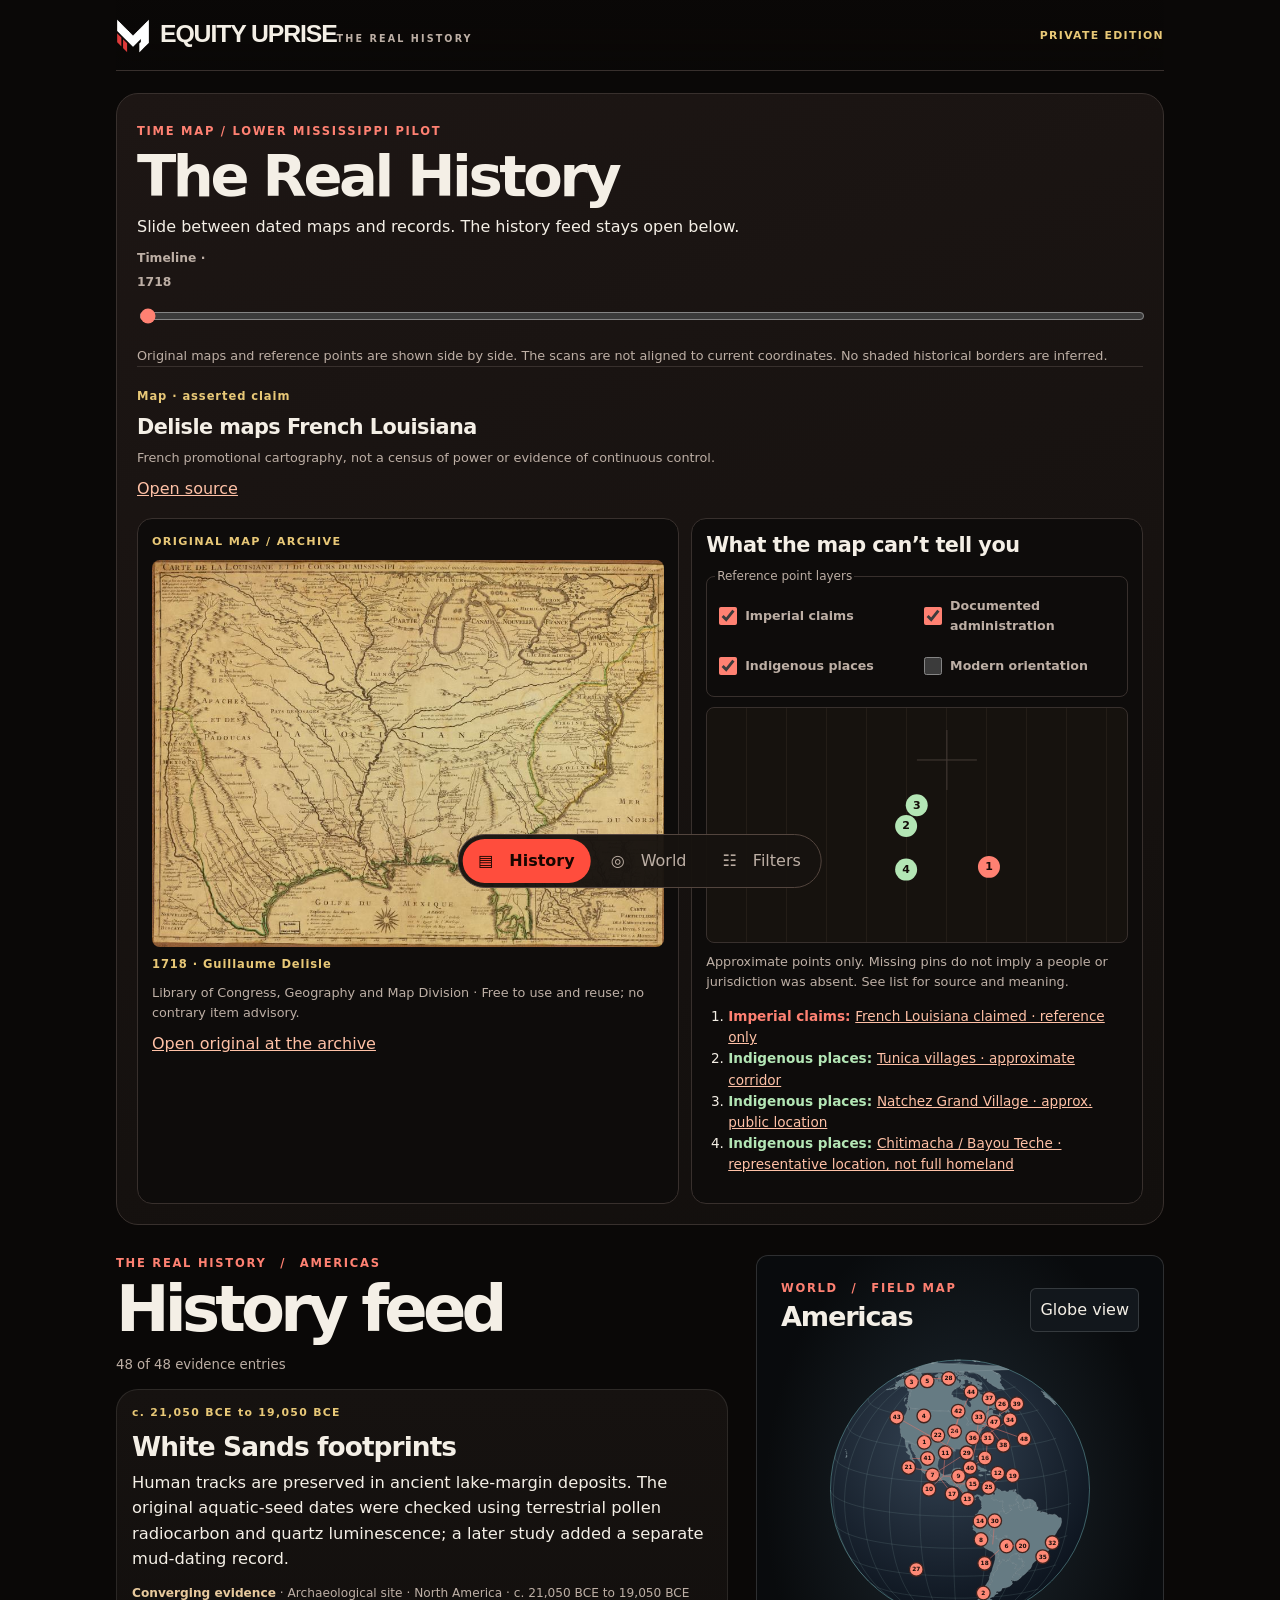
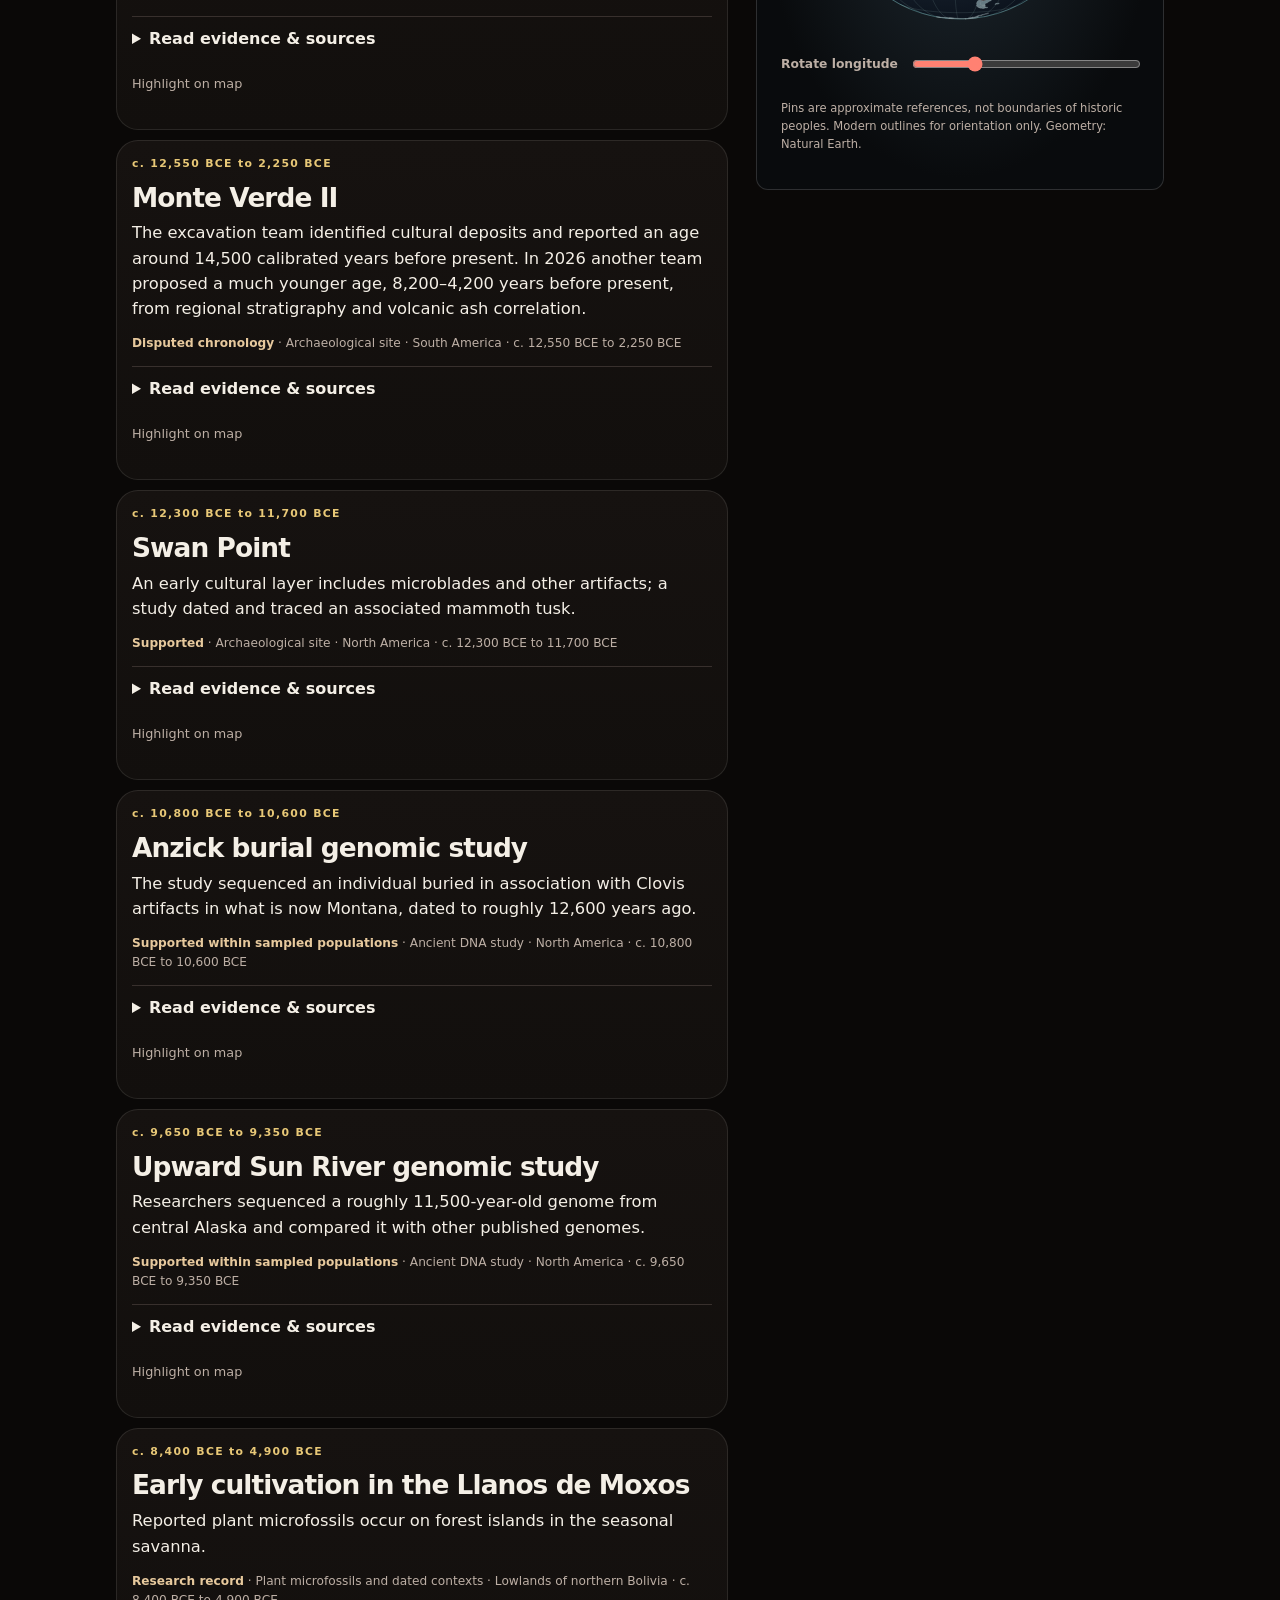
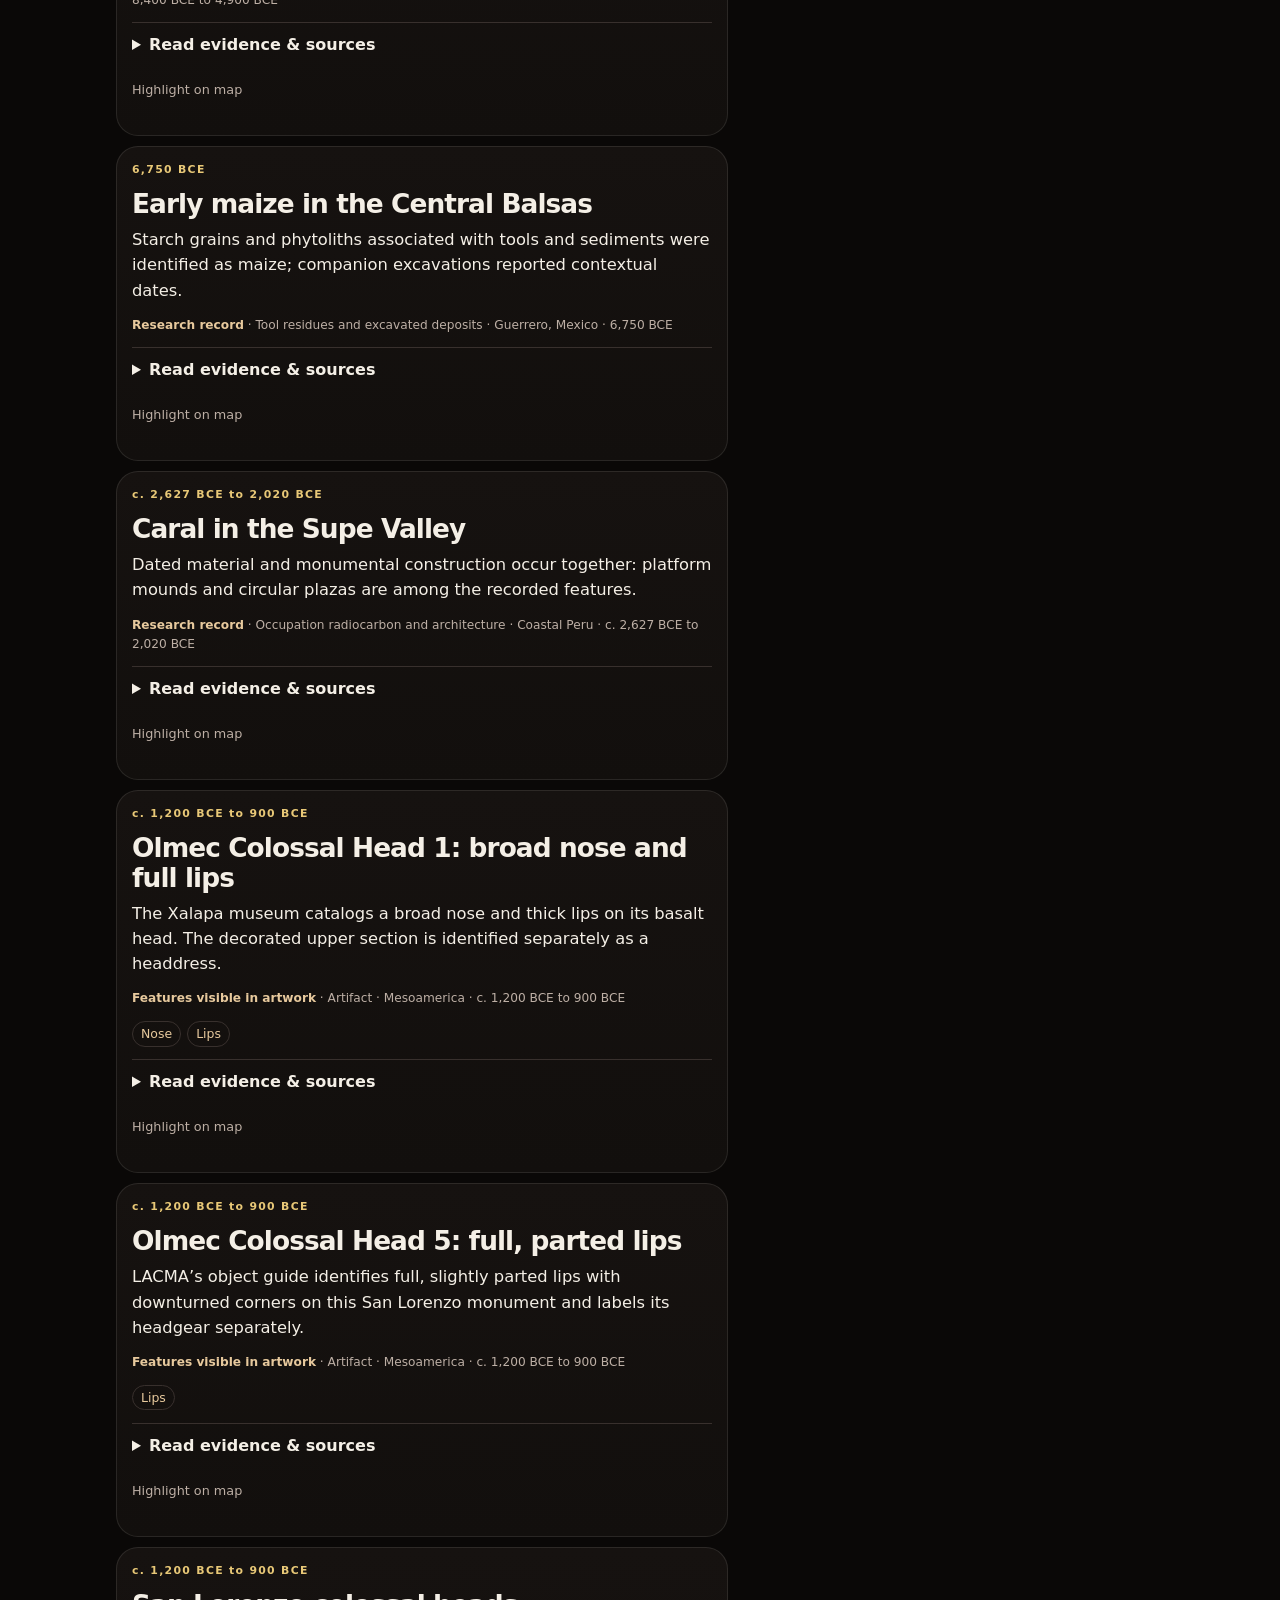
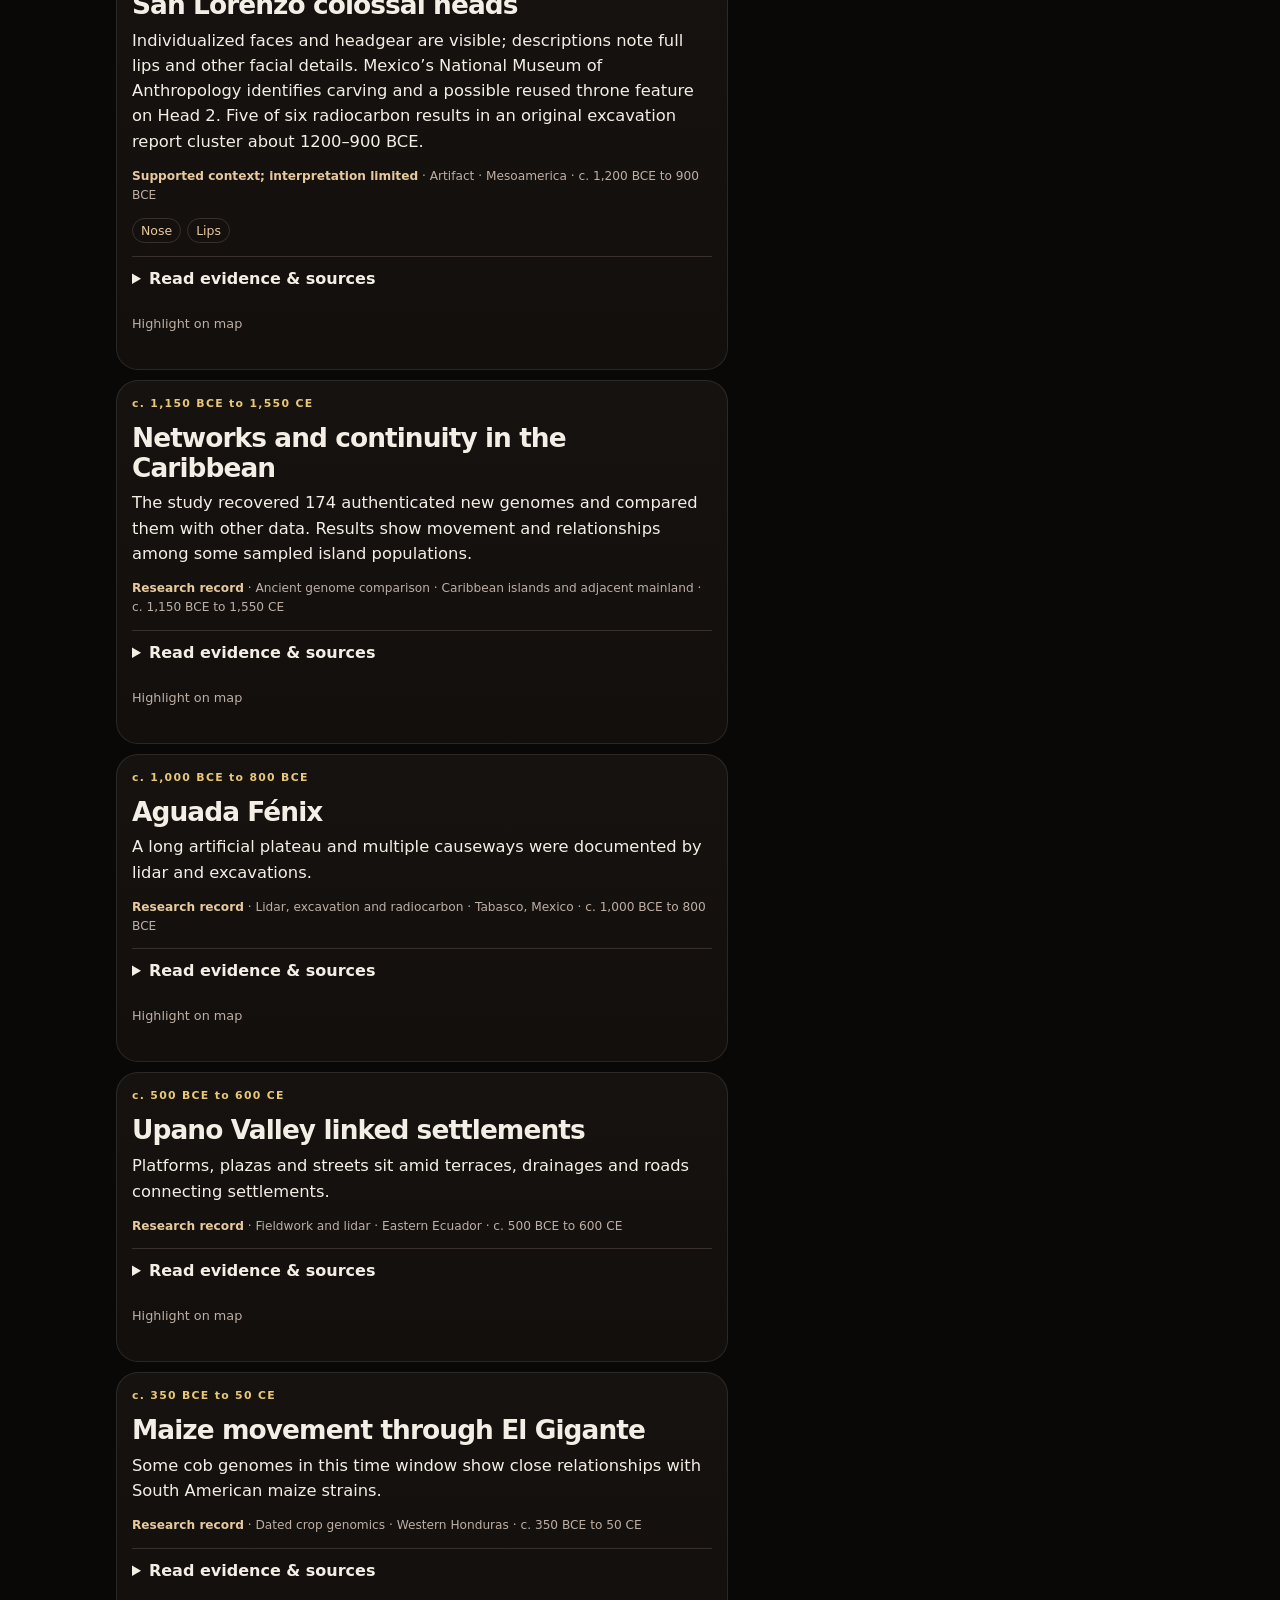
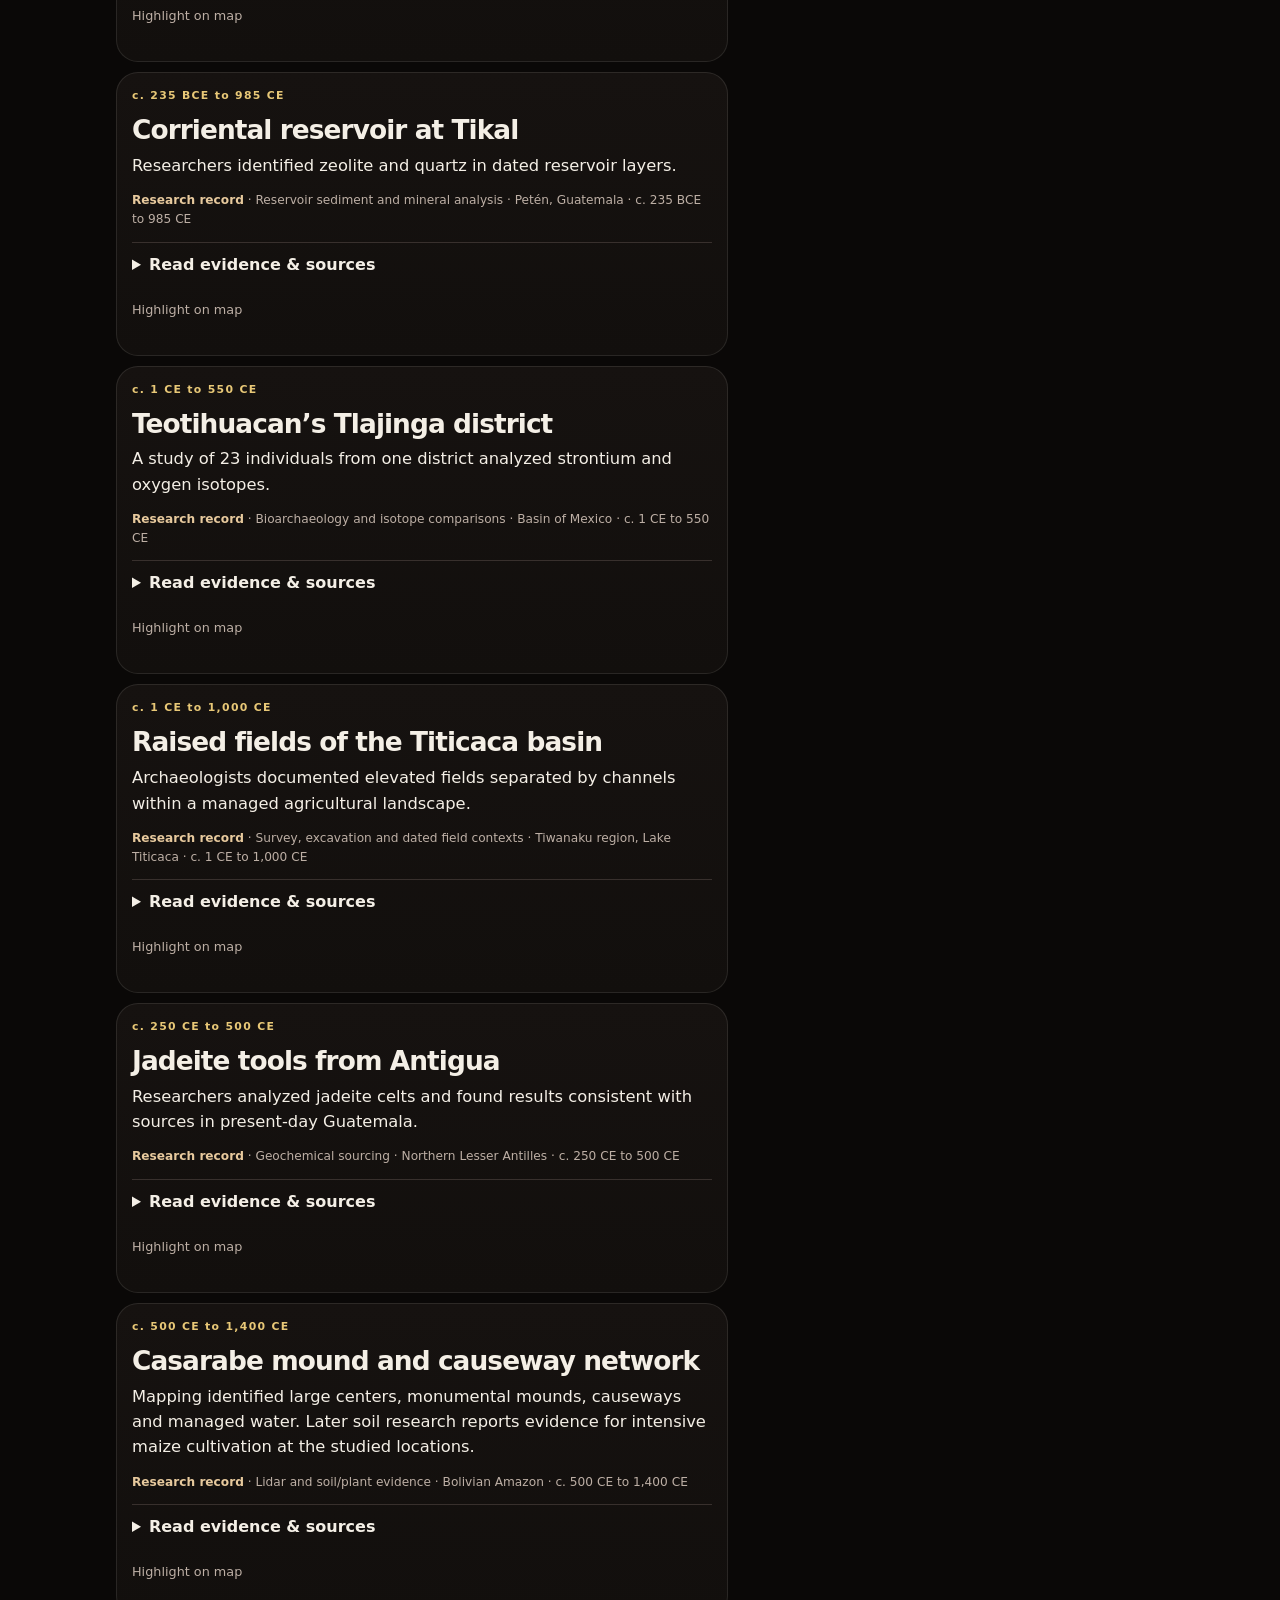
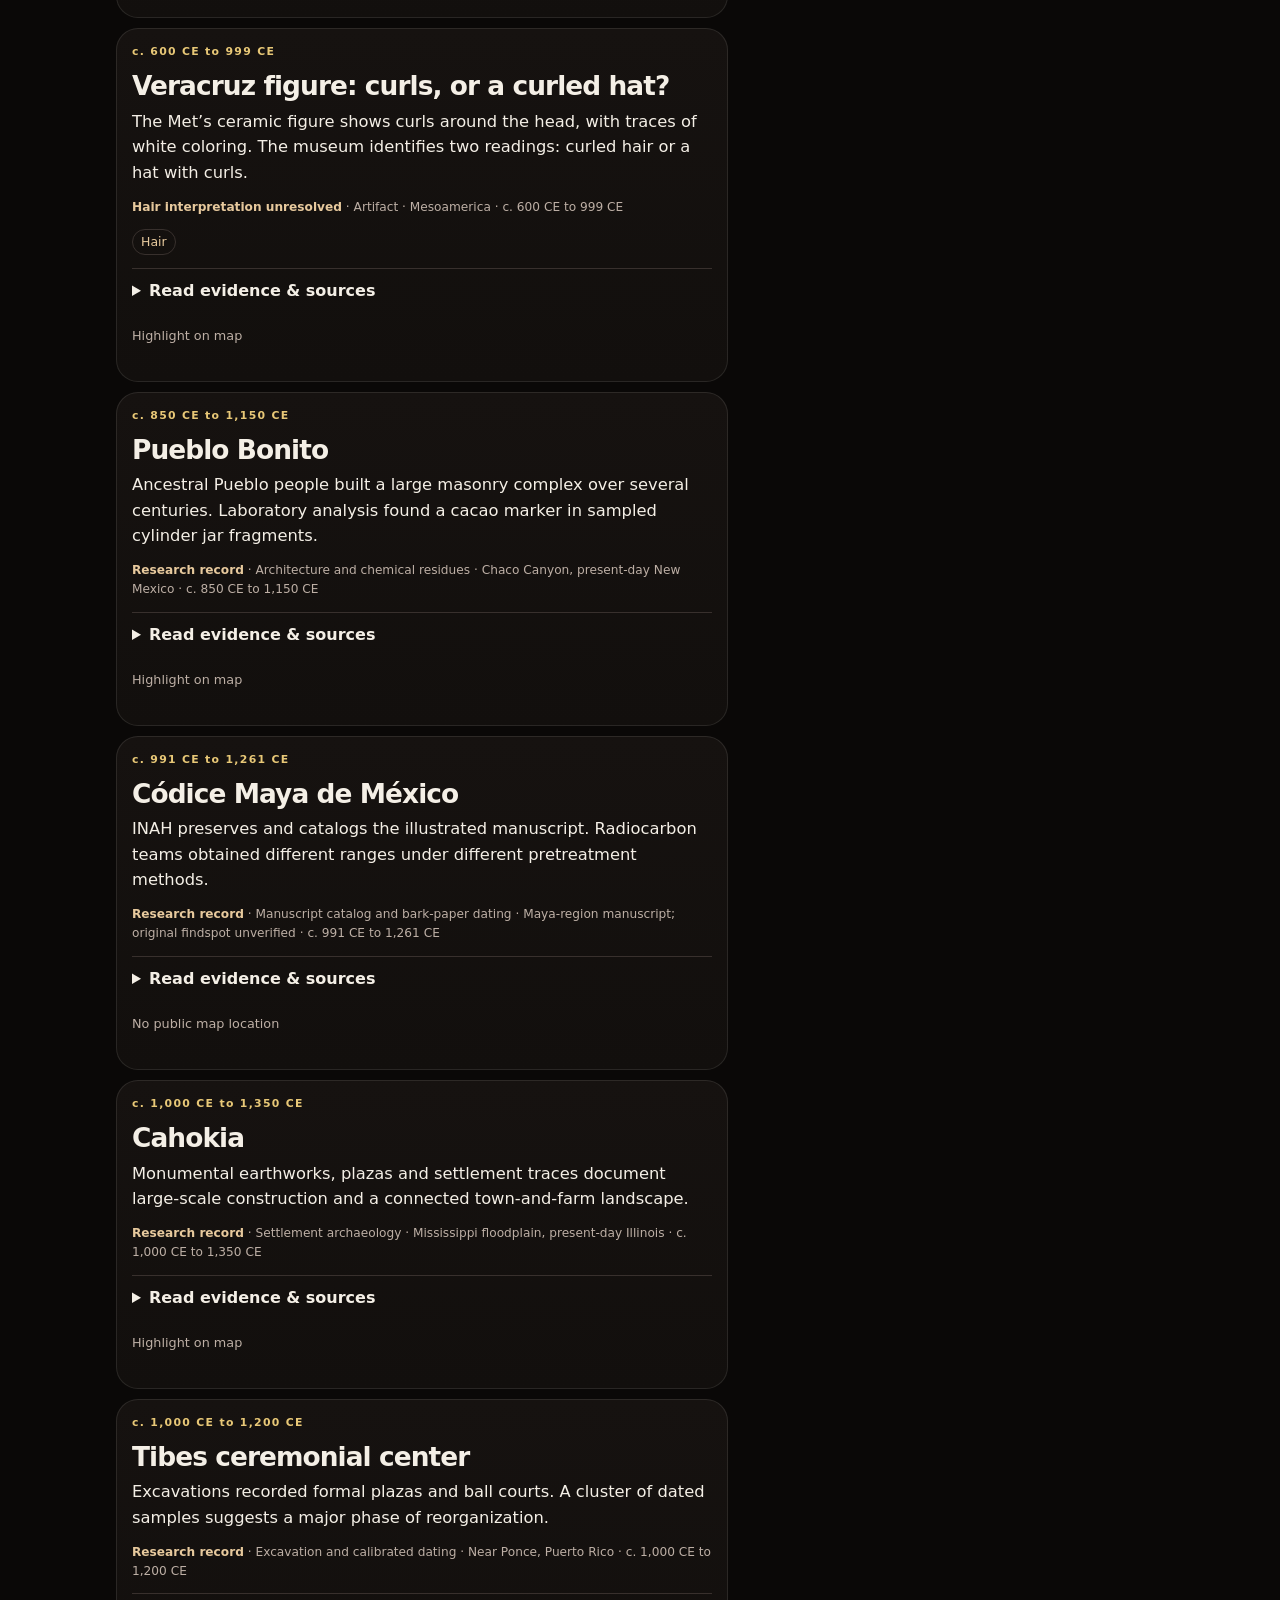
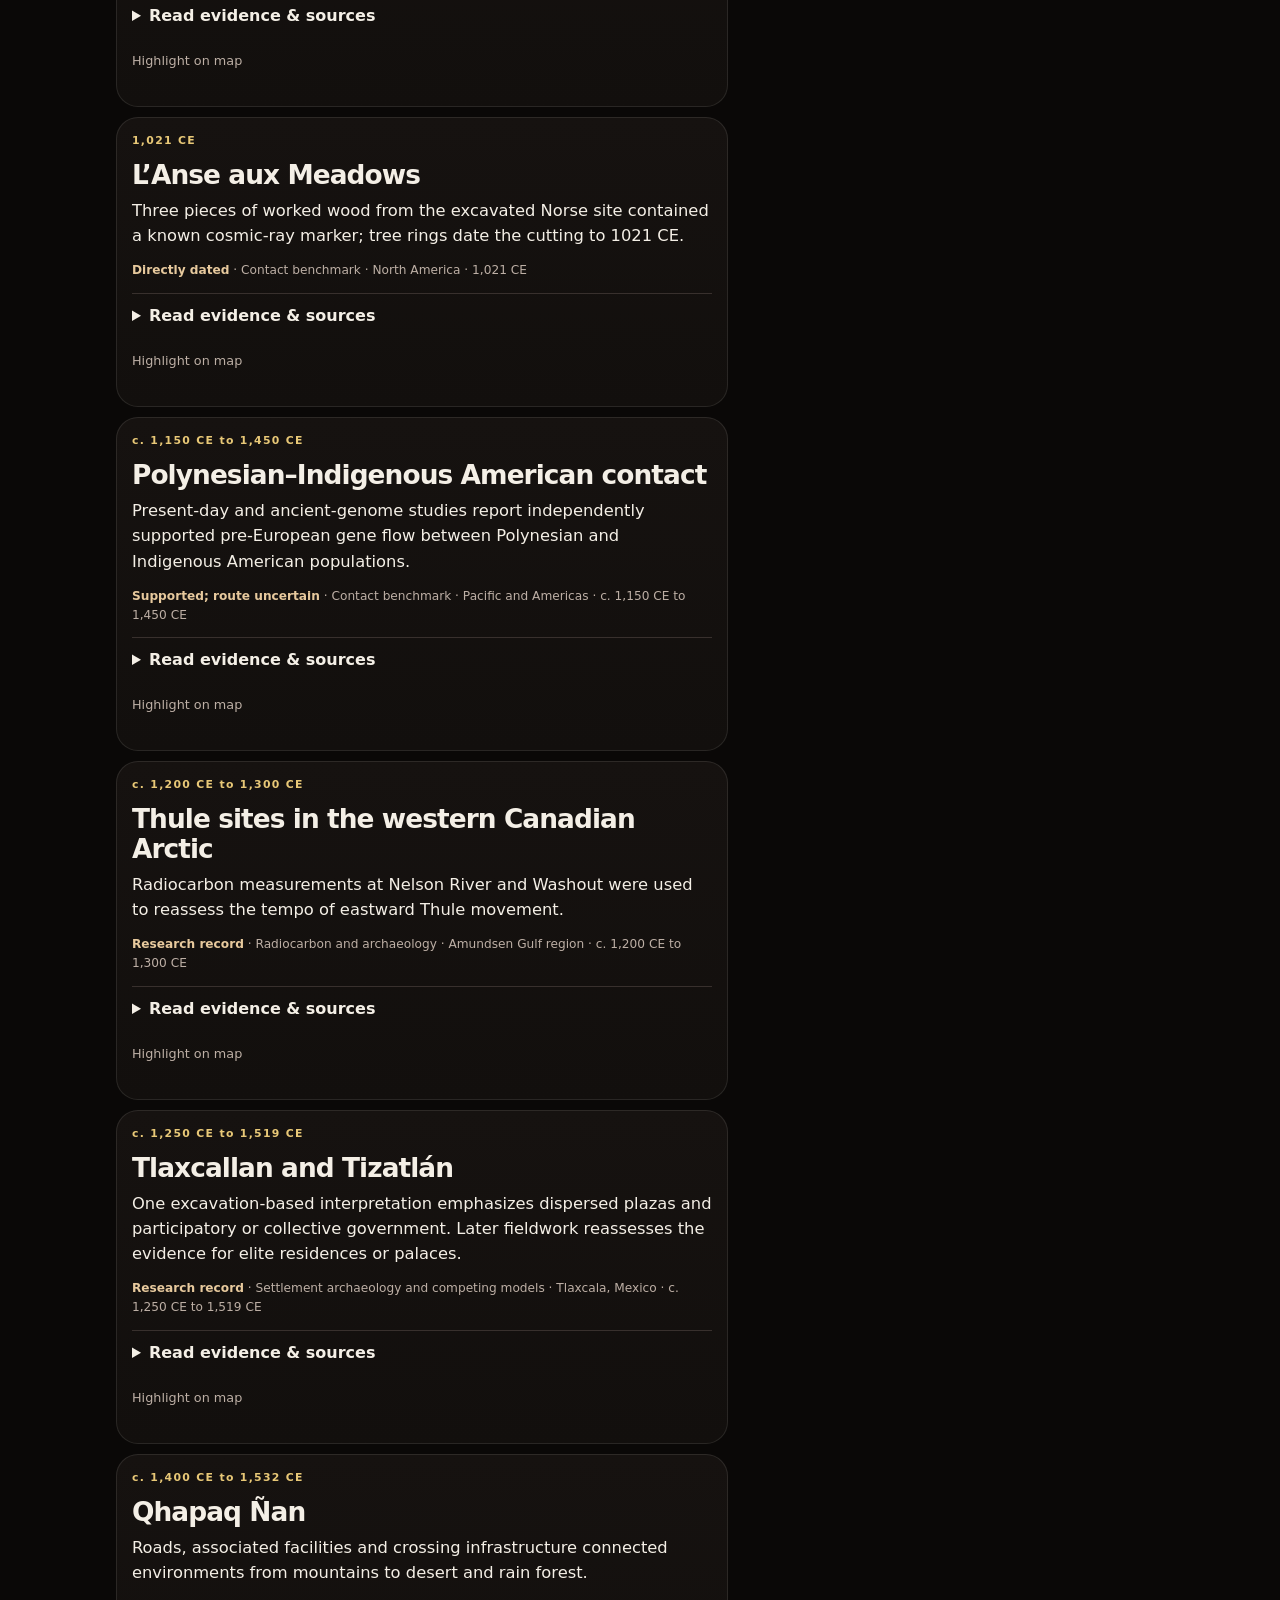
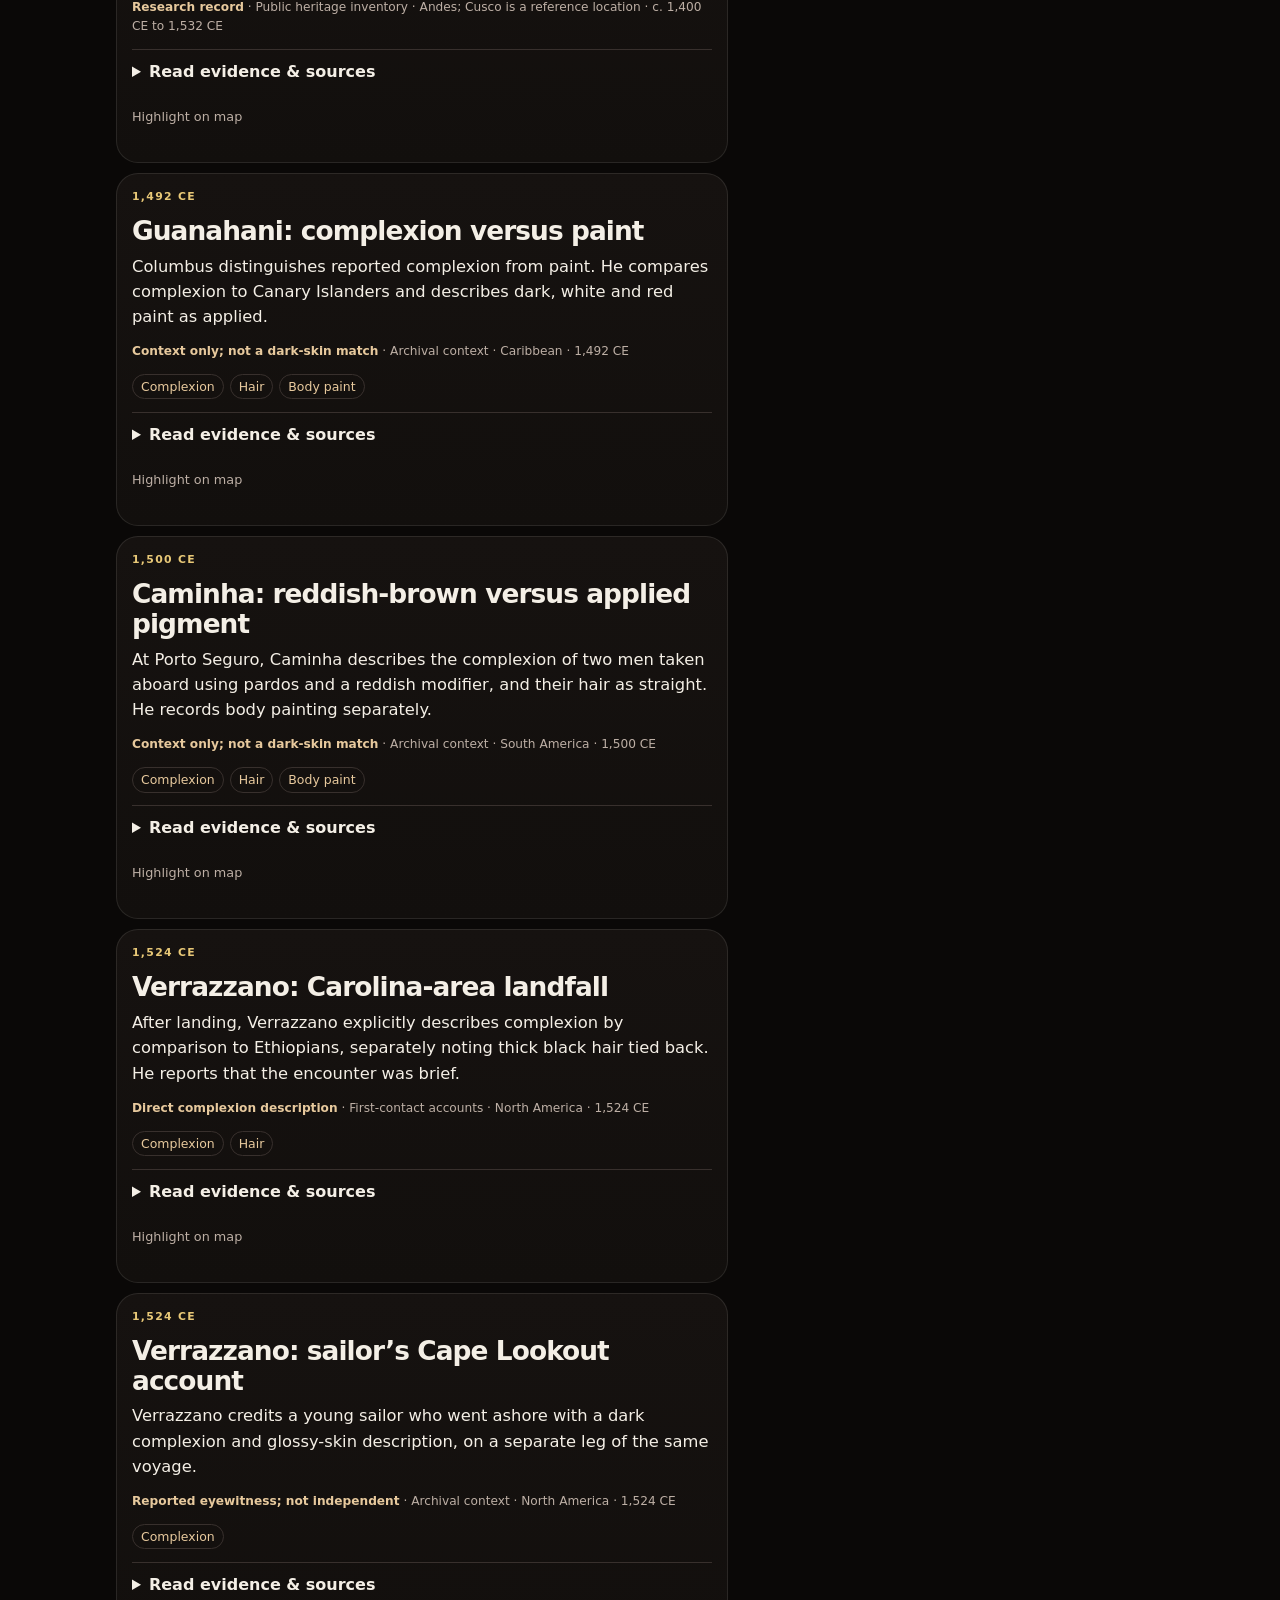
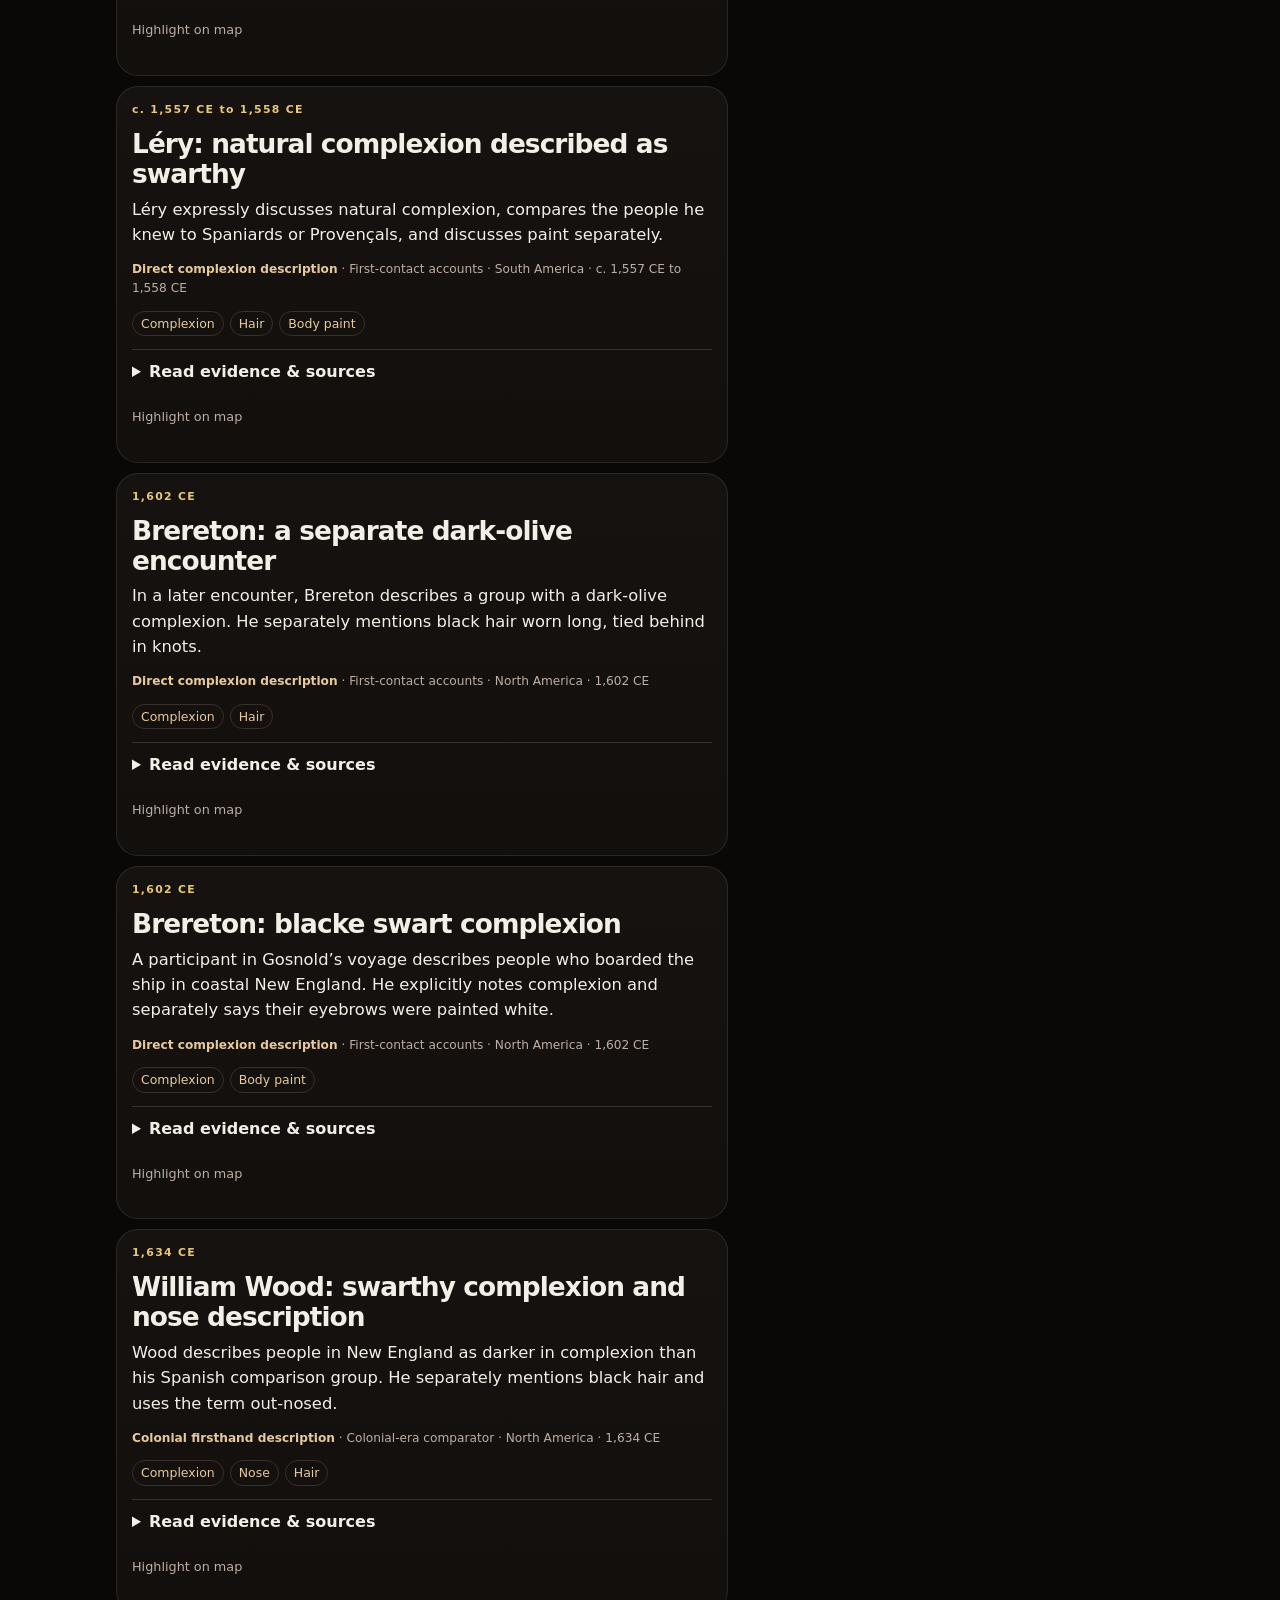
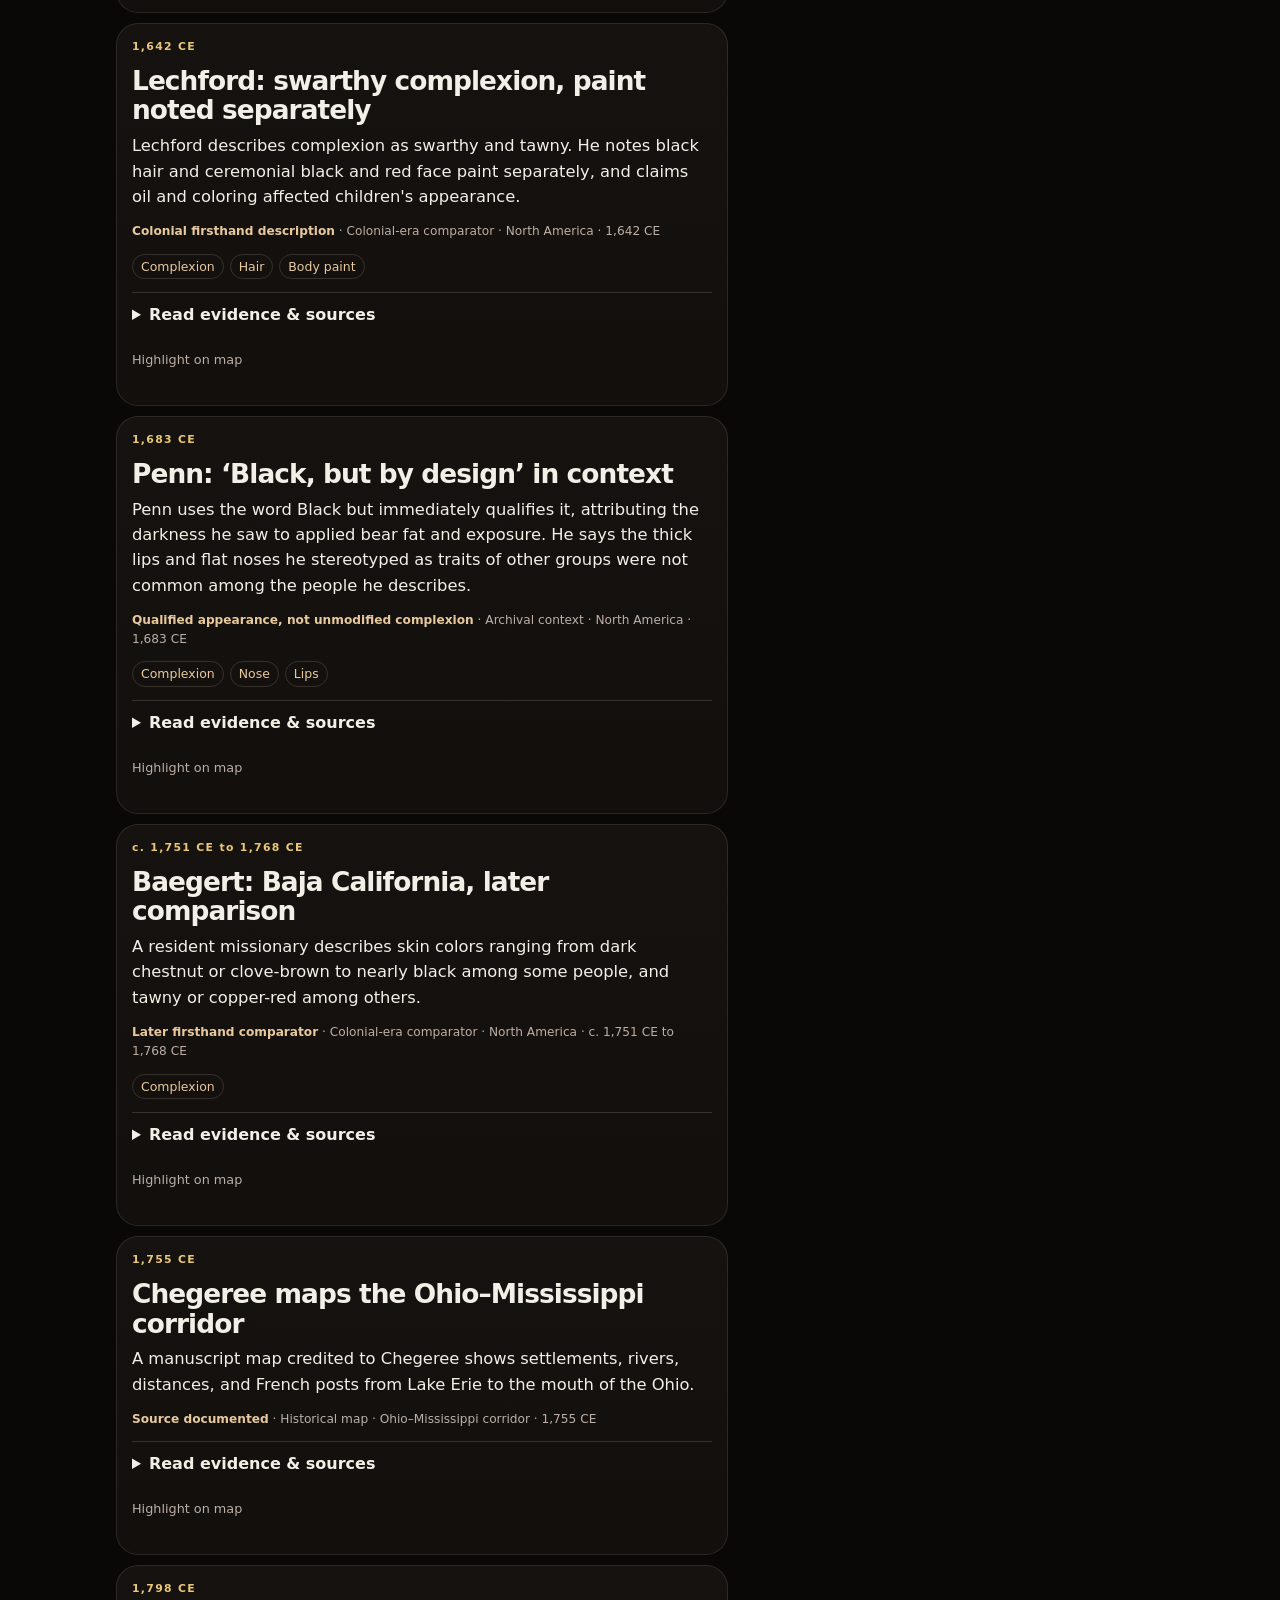
==== index.html @ 50489860 "Release The Real History v6 Americas atlas and editable source" ====
<!doctype html><html lang="en"><head><meta charset="utf-8"><meta name="viewport" content="width=device-width,initial-scale=1"><meta name="description" content="Explore a source-linked atlas of the Americas and a historical map timeline for the Lower Mississippi."><title>The Real History | Americas Atlas</title><link rel="stylesheet" href="style.css"><script src="app.js" defer></script></head><body class="mn"><a class="skip" href="#results">Skip to history</a><header class="mn__top"><div class="mn__brand"><img class="mn__brand-mark" alt="" src="[data-uri]"><div><strong>Equity Uprise</strong><small>The Real History</small></div></div><span class="edition">PRIVATE EDITION</span></header><main><section class="timeline" aria-labelledby="timeline-heading"><p class="eyebrow">TIME MAP / LOWER MISSISSIPPI PILOT</p><h1 id="timeline-heading">The Real History</h1><p>Slide between dated maps and records. The history feed stays open below.</p><label for="time-slider">Timeline · <output for="time-slider" id="time-date"></output></label><input type="range" id="time-slider" min="0" step="1" value="0"><div class="time-context">Original maps and reference points are shown side by side. The scans are not aligned to current coordinates. No shaded historical borders are inferred.</div><div id="time-card" aria-live="polite"></div><div class="atlas-comparison"><figure><figcaption>ORIGINAL MAP / ARCHIVE</figcaption><div id="scan-pane"></div></figure><section aria-labelledby="points-title"><h2 id="points-title">What the map can’t tell you</h2><fieldset id="map-layers"><legend>Reference point layers</legend><label><input type="checkbox" id="layer-claim" checked> Imperial claims</label><label><input type="checkbox" id="layer-control" checked> Documented administration</label><label><input type="checkbox" id="layer-indigenous" checked> Indigenous places</label><label><input type="checkbox" id="layer-modern"> Modern orientation</label></fieldset><svg id="pilot-points" viewBox="0 0 420 235" aria-hidden="true"></svg><p class="time-context">Approximate points only. Missing pins do not imply a people or jurisdiction was absent. See list for source and meaning.</p><ol id="pilot-key"></ol></section></div></section><div class="atlas"><section class="results" id="results" aria-labelledby="results-title"><p class="eyebrow">THE REAL HISTORY　/　AMERICAS</p><h2 id="results-title">History feed</h2><p class="count" id="count" role="status">Loading evidence…</p><div id="cards" class="mn__feed"></div></section><div class="map-panel"><div class="panel-head"><div><p class="eyebrow">WORLD　/　FIELD MAP</p><h2>Americas</h2></div><button id="view" type="button" aria-pressed="true">Globe view</button></div><svg id="map" viewBox="0 0 680 570" role="group" aria-label="Interactive map of evidence locations"><defs><radialGradient id="ocean" cx=".43" cy=".32" r=".72"><stop stop-color="#354454"/><stop offset="1" stop-color="#0a111b"/></radialGradient></defs><g id="base"></g><g id="pins"></g></svg><label class="rotate" id="rotation-label">Rotate longitude <input type="range" id="rotation" min="-180" max="180" step="1" value="-87"></label><p class="map-note">Pins are approximate references, not boundaries of historic peoples. Modern outlines for orientation only. Geometry: Natural Earth.</p></div>
</div><dialog id="drawer"><header><h2>Filter history</h2><button id="close">Close</button></header><form class="filters" id="filters" aria-label="Filter evidence"><label>Search evidence<input id="query" type="search" placeholder="Place, claim, or source"></label><label>Region<select id="region"><option value="">All regions</option></select></label><label>Source type<select id="kind"><option value="">All source types</option></select></label><label>Evidence status<select id="status"><option value="">All statuses</option></select></label><label>Period<select id="period"><option value="">All periods</option><option value="early">Before 1 CE</option><option value="pre">1–1491 CE</option><option value="modern">1492 CE onward</option><option value="undated">Undated</option></select></label><label>Appearance evidence<select id="trait"><option value="">All traits</option></select></label><label class="scope-choice"><input type="checkbox" id="strict-complexion"> Direct complexion accounts only</label><p class="scope-note">Appearance tags describe what the source shows or says, not ancestry. Use Source type to separate eyewitness accounts, archival context, and art.</p><button type="reset">Reset</button></form></dialog></main><nav aria-label="History navigation"><button id="feedTab">▤　History</button><button id="mapTab">◎　World</button><button id="filterTab">☷　Filters</button></nav></body></html>
---- style.css ----
:root{color-scheme:dark;--bg:#0c1920;--panel:#12252d;--line:#34515b;--ink:#f1f1df;--muted:#bdced0;--gold:#f7cc7f;--sea:#73dccc}*{box-sizing:border-box}body{margin:0;background:radial-gradient(ellipse at 82% 6%,#163a43,transparent 55%),var(--bg);color:var(--ink);font:16px/1.56 system-ui,sans-serif}.skip{position:absolute;left:15px;top:-80px;padding:.4rem;background:var(--bg)}.skip:focus{top:6px;z-index:10}.mast,main,footer{max-width:1430px;margin:auto;padding-inline:clamp(16px,4vw,60px)}.mast{display:flex;justify-content:space-between;align-items:center;gap:10px;padding-block:22px;border-bottom:1px solid var(--line)}.brand,.eyebrow,.pill{font:700 .72rem/1.4 system-ui,sans-serif;letter-spacing:.15em}.brand span{font-size:1rem;color:var(--gold);margin-right:8px}.pill{border:1px solid var(--line);padding:.45rem .65rem;border-radius:2rem;color:var(--muted);text-align:center}.intro{padding-block:clamp(34px,8vw,84px) 30px}.eyebrow{color:var(--sea);margin:0 0 6px}.intro h1{font:400 clamp(2.9rem,6.7vw,6.15rem)/.98 Georgia,serif;letter-spacing:-.045em;margin:12px 0 18px}.intro p:last-child{max-width:54ch;color:var(--muted)}.filters{display:grid;grid-template-columns:2fr repeat(4,minmax(0,1fr)) auto;gap:10px;padding:14px;border:1px solid var(--line);border-radius:10px;background:#10242c;align-items:end}label{display:grid;gap:5px;color:var(--muted);font-size:.77rem;font-weight:650}input,select,button{font:inherit;color:var(--ink);background:#0b1c23;border:1px solid #4f6d74;border-radius:6px;min-height:44px;padding:7px 9px;min-width:0;width:100%}button{cursor:pointer;width:auto}button:hover,.active button,.select-card[aria-pressed=true]{border-color:var(--gold);color:var(--gold)}input[type=range]{accent-color:var(--sea);padding:0}.atlas{display:grid;grid-template-columns:minmax(0,1.35fr) minmax(0,1fr);gap:20px;align-items:start;margin-top:20px}.map-panel,.results{border:1px solid var(--line);border-radius:12px;background:var(--panel);padding:clamp(12px,2vw,24px)}.map-panel{position:sticky;top:12px}.panel-head{display:flex;justify-content:space-between;gap:10px;align-items:center}h2{font:400 2.25rem/1.08 Georgia,serif;margin:3px 0 8px}svg{display:block;width:100%;max-height:65vh}.map-note,.count,footer{color:var(--muted);font-size:.83rem}.rotate{grid-template-columns:auto 1fr;align-items:center;gap:12px}.card{background:#102029;border:1px solid var(--line);padding:15px;margin:12px 0;border-radius:8px}.card.active{border-color:var(--gold)}.card h3{margin:8px 0;font:400 1.4rem/1.2 Georgia,serif}.card p,.card ul{margin:.3rem 0 .8rem}.meta{font-size:.76rem;color:var(--muted)}.tag{color:var(--gold);font-weight:700}.card dt{color:#aee9e0;font-size:.79rem;font-weight:800}.card dd{margin:0 0 .65rem}.card button{margin-bottom:8px}.pin{cursor:pointer}.pin .halo{fill:#eac06e;stroke:#0e2833;stroke-width:2.5}.pin[data-selected=true] .halo,.pin:focus .halo{fill:#a5f4d8;stroke:white;stroke-width:3}.pin text{pointer-events:none;font:700 11px system-ui;fill:#14252d;text-anchor:middle;dominant-baseline:central}a{color:#a5f4dc;overflow-wrap:anywhere}:focus-visible{outline:3px solid #ffe1a1;outline-offset:3px}footer{padding-block:28px}@media(max-width:900px){.filters{grid-template-columns:repeat(3,minmax(0,1fr))}.atlas{grid-template-columns:1fr}.map-panel{position:static}svg{max-height:56vh}}@media(max-width:480px){.filters{grid-template-columns:1fr 1fr}.filters label:first-child{grid-column:1/-1}.mast .pill{font-size:.61rem}h2{font-size:1.8rem}}

[hidden]{display:none!important}

.record{border-inline-start:3px solid var(--gold);background:#142a33;padding:.65rem .8rem;border-radius:0 6px 6px 0;margin:.8rem 0}.record h4{margin:0;color:var(--gold);font-size:1.05rem}.record dl{margin:.5rem 0 0}.record blockquote{white-space:pre-line;margin:0;font:1.03rem/1.45 Georgia,serif}.record dd:last-child{margin-bottom:0}

.filters{grid-template-columns:2fr repeat(5,minmax(0,1fr)) auto}.scope-choice{display:flex;align-items:center;grid-column:1/-1;gap:.55rem;min-height:32px}.scope-choice input{width:20px;height:20px;min-height:0;accent-color:var(--sea)}.traits{display:flex;flex-wrap:wrap;gap:6px;list-style:none;padding:0}.traits li{border:1px solid var(--line);padding:2px 8px;border-radius:99px;color:#aee9e0;font-size:.78rem}.visual{display:inline-block;margin-bottom:12px}@media(max-width:900px){.filters{grid-template-columns:repeat(3,minmax(0,1fr))}}@media(max-width:480px){.filters{grid-template-columns:1fr 1fr}}

.scope-note{grid-column:1/-1;margin:0;color:var(--muted);font-size:.8rem}

.mn {
  --mn-bg: #0a0807;
  --mn-raise: #141110;
  --mn-raise-2: #1c1816;
  --mn-ink: #f4efe6;
  --mn-dim: #ada296;
  --mn-faint: #7a7068;
  --mn-rule: rgba(244, 239, 230, 0.1);
  --mn-rule-2: rgba(244, 239, 230, 0.16);
  --mn-hot: #ff4d3d;
  --mn-hot-ink: #1a0503;
  --mn-gold: #e8c877;
  --mn-ui: "Manrope", system-ui, -apple-system, "Segoe UI", sans-serif;
  --mn-display: var(--sig, "Anton", "Impact", sans-serif);
  --mn-ease: cubic-bezier(0.22, 1, 0.36, 1);
  --mn-spring: cubic-bezier(0.34, 1.56, 0.64, 1);
  box-sizing: border-box;
  width: 100%;
  max-width: 44rem;
  margin: 0 auto;
  padding: 0 16px calc(var(--mn-bar-clear, 96px) + 24px);
  color: var(--mn-ink);
  font-family: var(--mn-ui);
}
.mn__top {
  position: sticky; top: 0; z-index: 20;
  display: flex; align-items: center; justify-content: space-between; gap: 10px;
  margin: 0 -16px; padding: calc(14px + env(safe-area-inset-top, 0px)) 16px 12px;
  background: linear-gradient(180deg, rgba(10, 8, 7, 0.96), rgba(10, 8, 7, 0.82));
  -webkit-backdrop-filter: blur(18px) saturate(1.3); backdrop-filter: blur(18px) saturate(1.3);
  transition: padding 0.35s var(--mn-ease), box-shadow 0.35s var(--mn-ease);
}
.mn__brand { display: inline-flex; align-items: center; gap: 10px; min-width: 0; min-height: 44px; margin-right: auto; color: inherit; text-decoration: none; }
.mn__brand-mark { flex: none; width: 34px; height: 34px; object-fit: contain; display: block; transition: transform 0.35s var(--mn-ease); }
.mn__brand strong {
  font-family: var(--mn-display); font-weight: 400; font-size: 1.55rem; line-height: 0.95; letter-spacing: 0.01em; text-transform: uppercase;
  transition: font-size 0.35s var(--mn-ease);
}
.mn__brand small { margin-top: 3px; color: var(--mn-faint); font-weight: 800; font-size: 0.6rem; letter-spacing: 0.22em; text-transform: uppercase; }
.mn__feed { display: grid; gap: 10px; margin-top: 14px; }
.mn__post-card {
  padding: 16px; border-radius: 22px;
  background: linear-gradient(180deg, #161210, #120f0d);
  box-shadow: inset 0 0 0 1px var(--mn-rule);
}
.mn__post-body { margin: 12px 0 0; color: var(--mn-ink); white-space: pre-wrap; overflow-wrap: anywhere; font-size: 1.02rem; line-height: 1.55; }
.mn__post-card { position: relative; }:root{--bg:#0a0807;--panel:#141110;--line:#38302d;--ink:#f4efe6;--muted:#bdafa5;--gold:#e8c877;--sea:#ff8172}html{background:var(--bg)}body.mn{max-width:1080px;background:var(--bg);padding-bottom:100px}.mn__top{margin:0;padding-inline:0;border-bottom:1px solid var(--line)}.mn__brand strong{font-weight:900;letter-spacing:-.045em}.edition,.dateline{font-size:.68rem;font-weight:800;letter-spacing:.12em;color:var(--gold)}main{padding:0}.atlas{grid-template-columns:minmax(0,1.5fr) minmax(0,1fr);gap:28px;margin-top:30px}.results{border:0;background:none;padding:0}.eyebrow{color:#ff8172}.results h2{font:850 clamp(2.4rem,5vw,4rem)/1 system-ui;letter-spacing:-.075em}.card{margin:0;border:none}.card h3{font:750 clamp(1.25rem,2.4vw,1.65rem)/1.13 system-ui;letter-spacing:-.035em}.card .meta{margin-top:.8rem}.card p.dateline{margin:0 0 10px}.tag,.card dt,.traits li{color:#e7c99d}.card summary{cursor:pointer;padding:10px 0;font-weight:650}.card details{border-top:1px solid var(--line)}.record,input,select,button,.filters{background:#201c1a;border-color:#463e39}.card .select-card{background:none;color:var(--muted);font-size:.8rem;padding:3px 0;border:0}.card a{color:#ffc1a6}.map-panel{background:radial-gradient(ellipse at 50% 45%,#1e2931,#090b0d 68%);top:85px;border:1px solid #ffffff26;scroll-margin-top:82px}.map-panel h2{font:750 1.7rem/1.1 system-ui;letter-spacing:-.045em}.pin .halo{fill:#fe8976;stroke:#40231e}.pin[data-selected=true] .halo{fill:white}.pin text{fill:#180c09}.map-panel button{background:#12171c;border-color:#ffffff26}.map-note{font-size:.72rem}nav{display:flex;gap:4px;position:fixed;bottom:calc(12px + env(safe-area-inset-bottom));left:50%;transform:translateX(-50%);z-index:10;background:#171310f5;padding:4px;border:1px solid #53453e;border-radius:99px}nav button{border:0;background:transparent;border-radius:99px;padding-inline:16px;white-space:nowrap;color:var(--muted)}body:not(.world) #feedTab,body.world #mapTab{background:#ff4d3d;color:#180600;font-weight:750}dialog{max-width:min(570px,94vw);max-height:85dvh;border:1px solid var(--line);border-radius:18px;background:#141110;color:var(--ink)}dialog::backdrop{background:#000a}dialog header{display:flex;justify-content:space-between;align-items:center;padding:10px}.filters{grid-template-columns:repeat(2,minmax(0,1fr));border:0;background:none}.filters label:first-child{grid-column:1/-1}.filters input,.filters select{font-size:16px}dialog h2{font:750 1.5rem system-ui}.card.active{box-shadow:inset 0 0 0 2px #ff8172}.mn__brand small{color:var(--muted)}@media(max-width:760px){.atlas{display:block;margin-top:20px}.map-panel{display:none;position:static}.world .map-panel{display:block}.world .results{display:none}.edition{font-size:.58rem}.filters{grid-template-columns:1fr 1fr}.mn__top{top:0}.mn__feed{margin-top:12px}}@media(min-width:761px){.world .map-panel{border-color:#a1455b}}
.timeline{padding:20px;margin-top:22px;border:1px solid var(--line);border-radius:22px;background:linear-gradient(160deg,#1d1614,#120f0d);color:var(--ink)}.timeline h1{margin:.25rem 0;letter-spacing:-.06em;font-size:clamp(2rem,6vw,3.6rem);line-height:1}.timeline p{margin:9px 0}.timeline #time-card{border-top:1px solid var(--line);padding-top:12px}.timeline h2{font:750 1.3rem system-ui;letter-spacing:-.025em;margin:0}.timeline a{color:#ffc1a6}.trail-meta{font-size:.72rem;font-weight:750;color:var(--gold);letter-spacing:.08em}.time-context{font-size:.8rem;color:var(--muted)}.timeline button{margin-left:12px}.timeline input{width:100%}body.world .map-panel{scroll-margin-top:90px}
.atlas-comparison{display:grid;grid-template-columns:minmax(0,1.2fr) minmax(0,1fr);gap:12px;margin-top:16px}.atlas-comparison>*{margin:0;padding:14px;border:1px solid var(--line);border-radius:15px;background:#0e0c0b;min-width:0}.atlas-comparison figcaption{font-size:.7rem;letter-spacing:.12em;color:var(--gold);font-weight:750;margin-bottom:10px}.atlas-comparison img{display:block;width:100%;height:auto;max-height:58vh;object-fit:contain;background:#0b0908;border-radius:8px}.scan-empty{min-height:130px;display:grid;place-items:center;padding:18px;color:var(--muted);border:1px dashed var(--line);border-radius:8px}.atlas-comparison fieldset{margin:10px 0;padding:8px;border:1px solid var(--line);border-radius:8px;display:grid;grid-template-columns:repeat(2,minmax(0,1fr));gap:6px}.atlas-comparison label{display:flex;align-items:center;min-height:44px;font-size:.79rem}.atlas-comparison input[type=checkbox]{display:inline-block;flex:none;min-height:0;width:18px;height:18px;accent-color:#ff8172}.atlas-comparison legend{color:var(--muted);font-size:.75rem}.atlas-comparison svg{background:repeating-linear-gradient(90deg,#16120e,#16120e 39px,#312820 40px);border:1px solid var(--line);border-radius:8px}.atlas-comparison ol{padding-left:22px;font-size:.85rem}.atlas-comparison .kicker{font-weight:750}.point text{text-anchor:middle;dominant-baseline:central;fill:#130b08;font:700 11px system-ui}.point.claim circle{fill:#ff8172}.point.control circle{fill:#edcc80}.point.indigenous circle{fill:#b3e6b5}.point.modern circle{fill:#d6d0cd}.claim .kicker{color:#ff8172}.control .kicker{color:#edcc80}.indigenous .kicker{color:#b3e6b5}@media(max-width:675px){.atlas-comparison{grid-template-columns:1fr}.atlas-comparison img{max-height:50vh}}
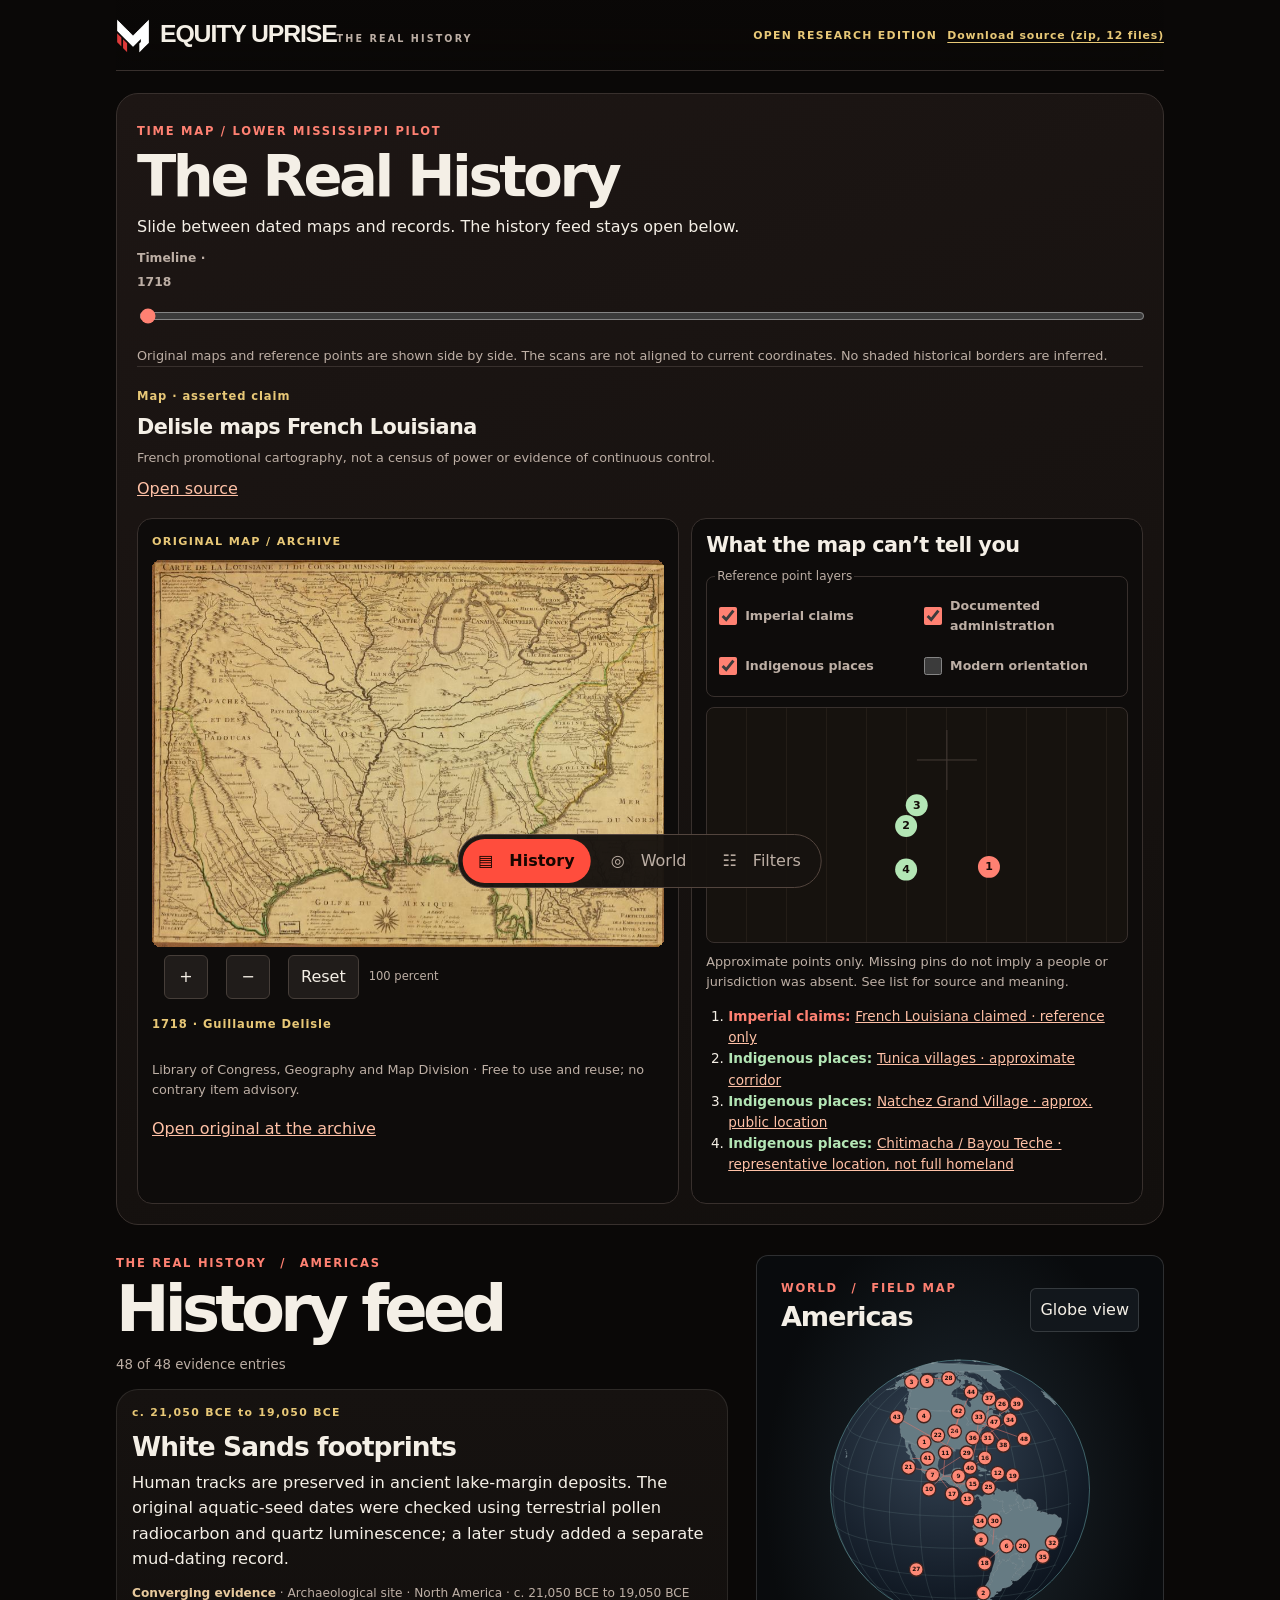
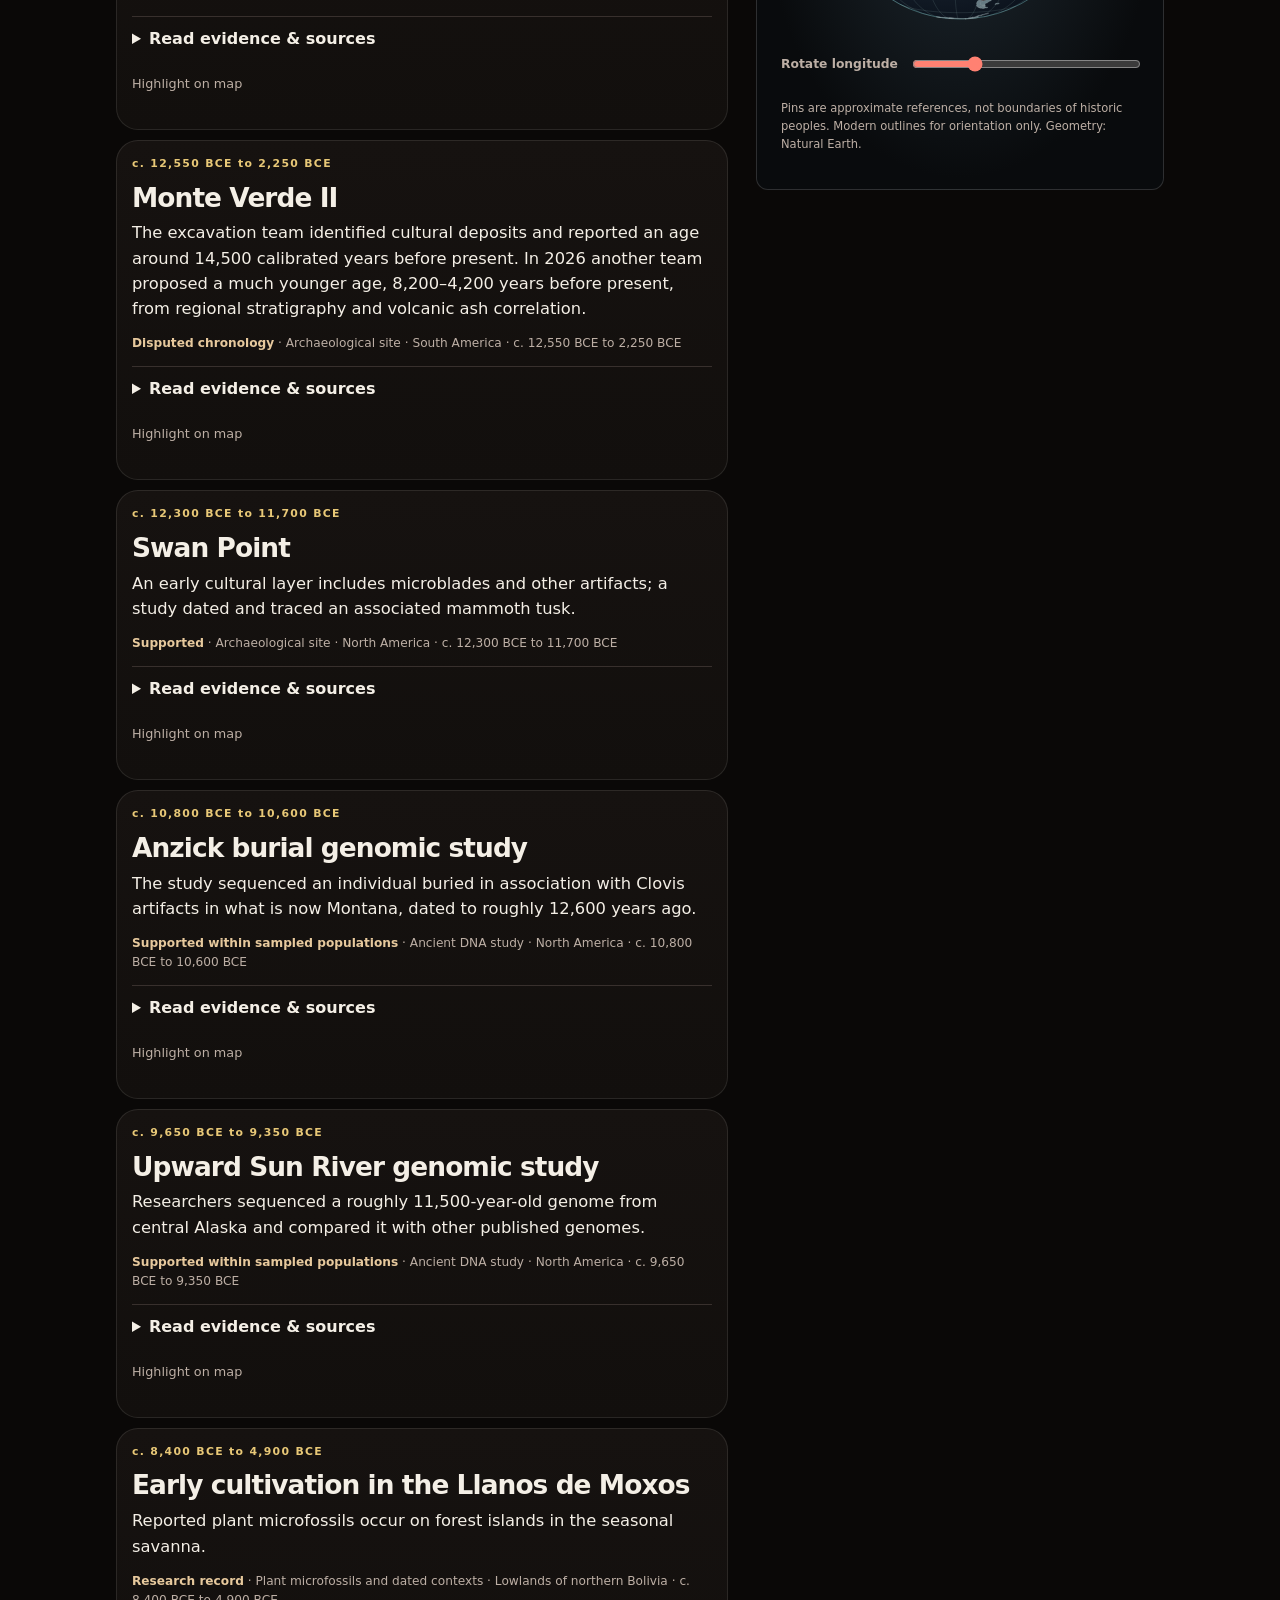
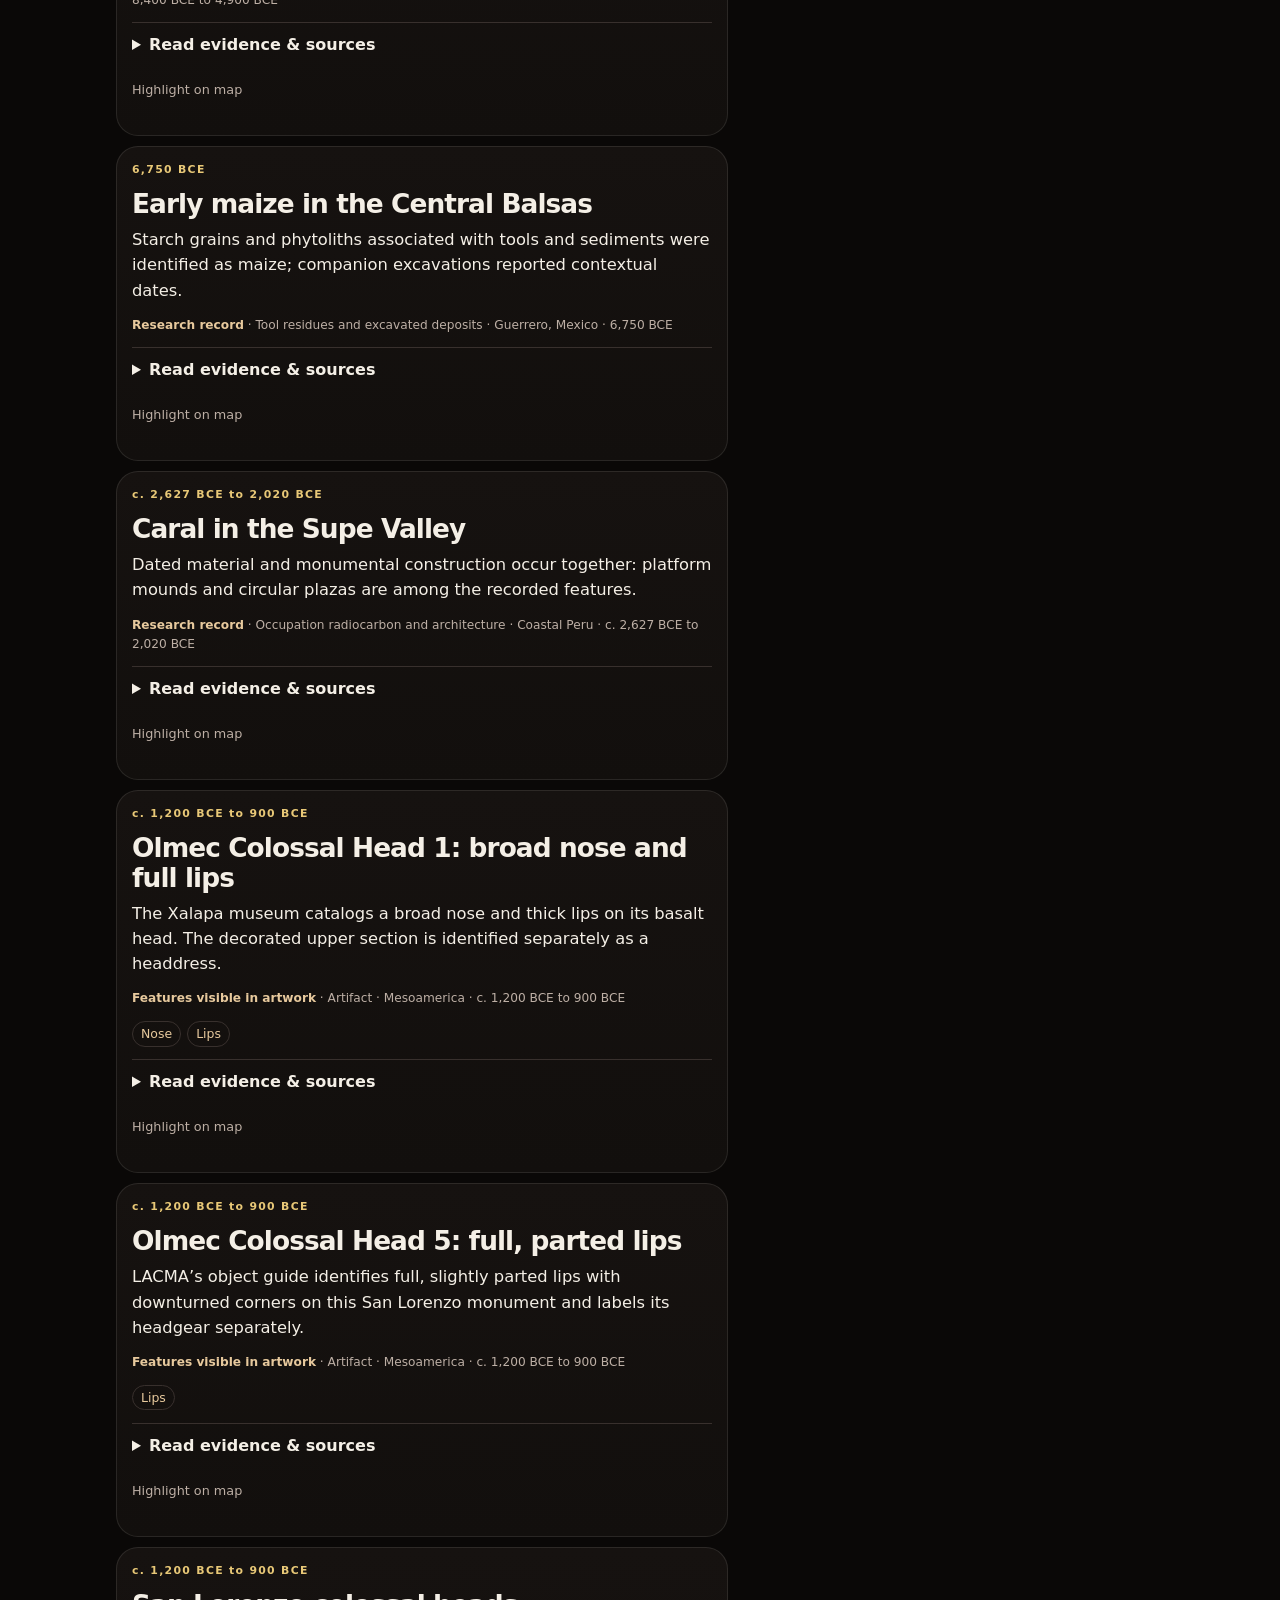
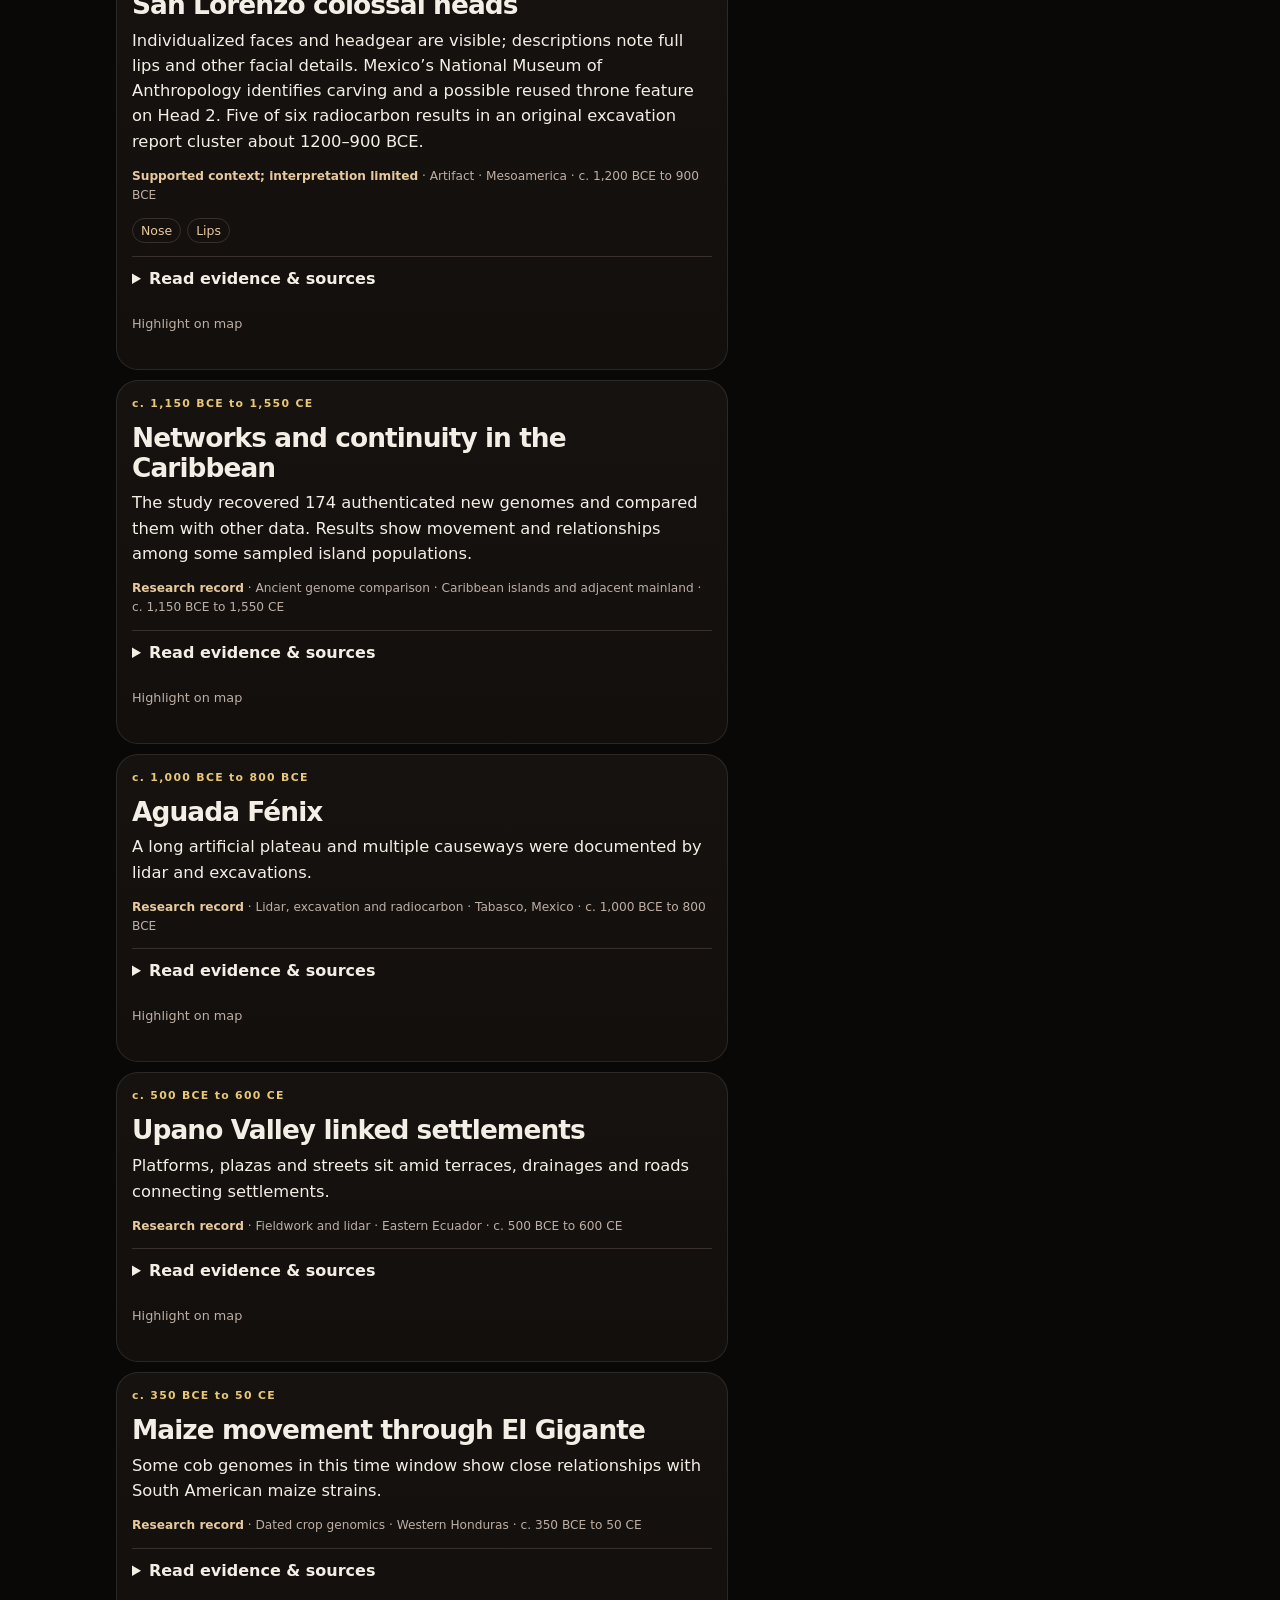
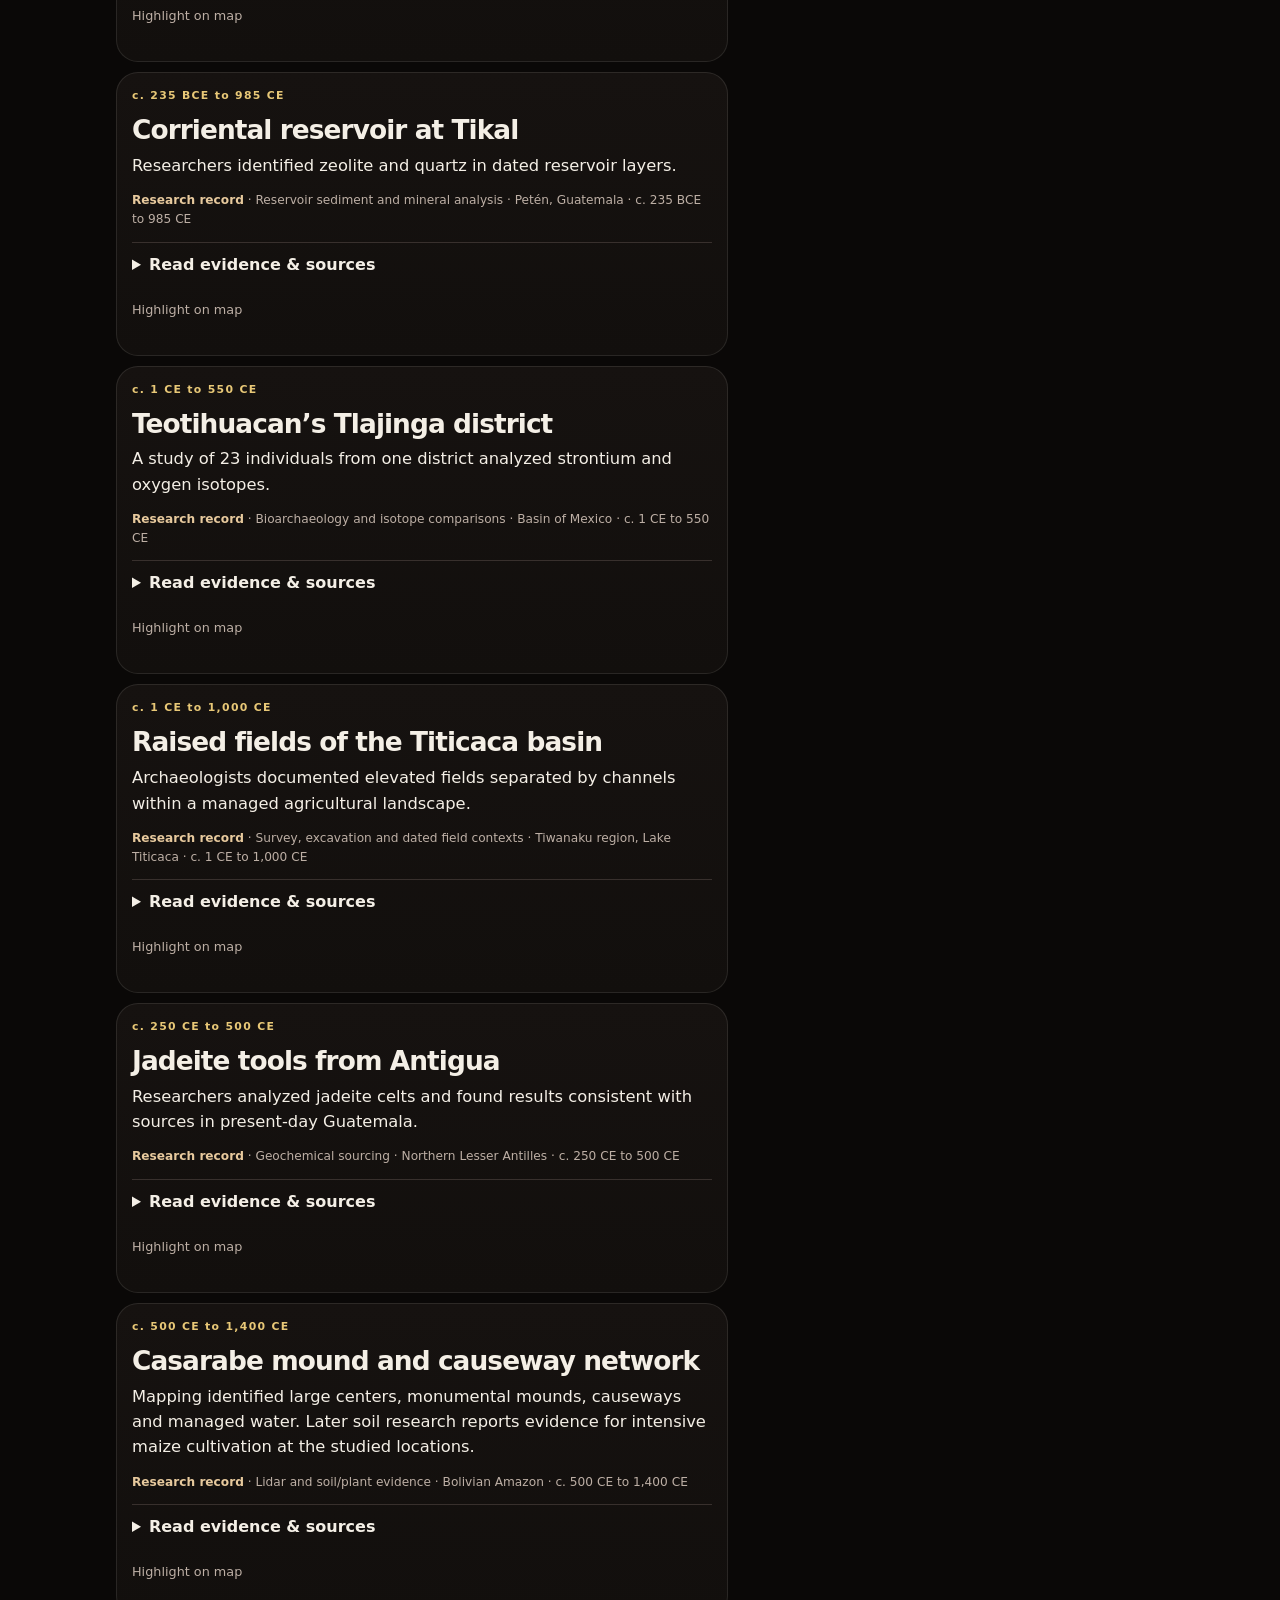
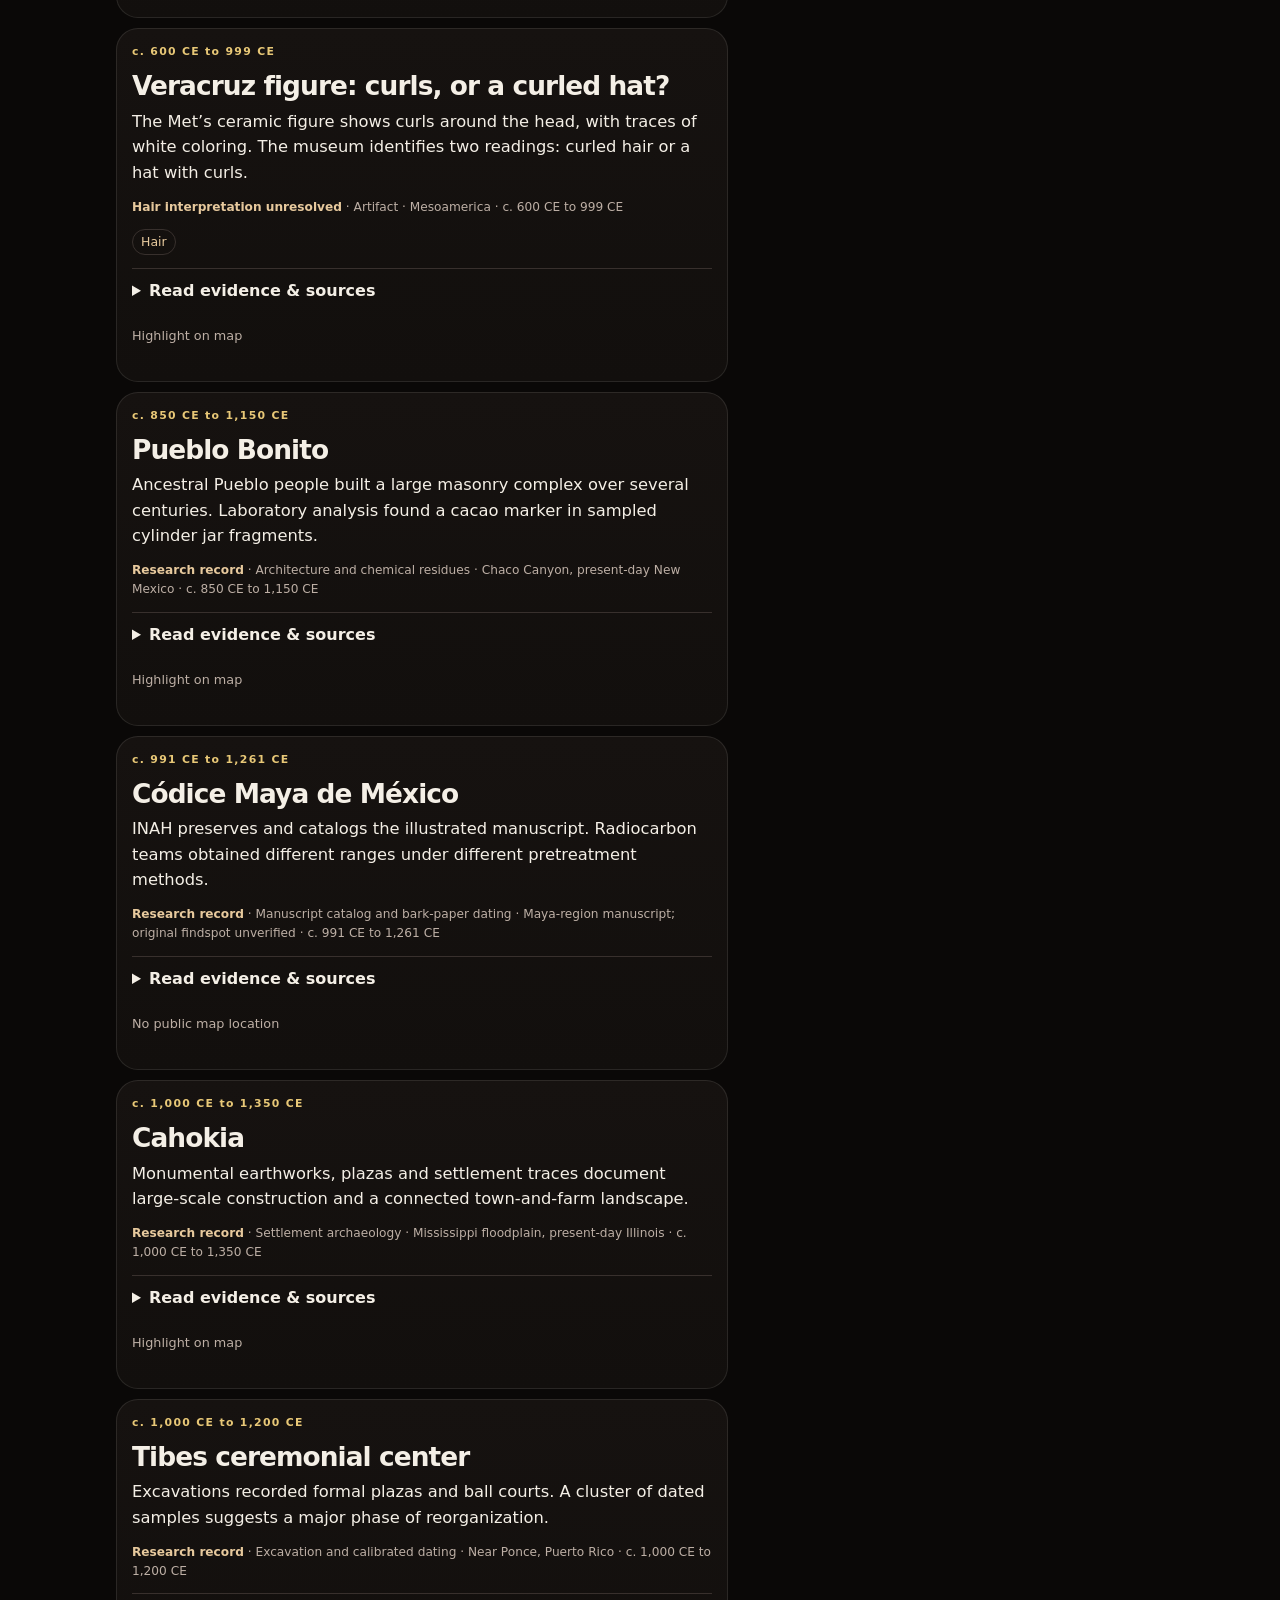
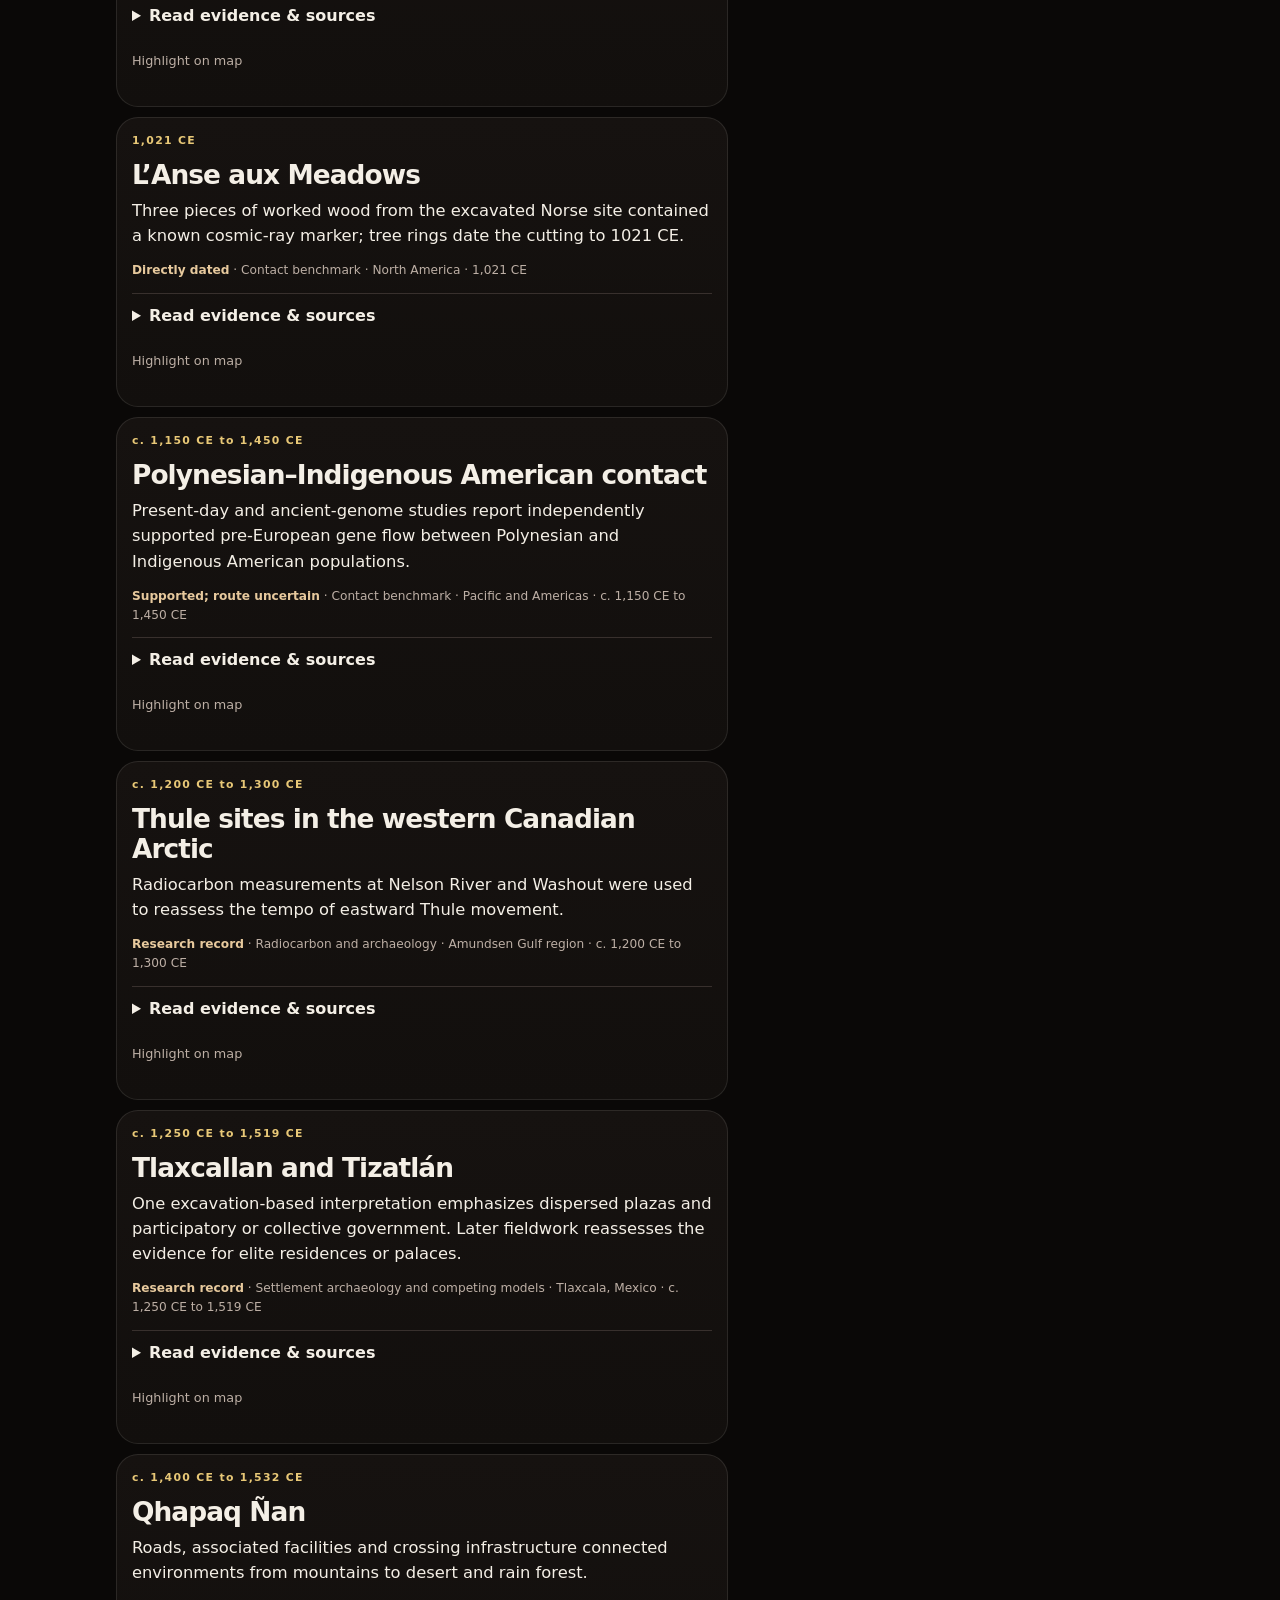
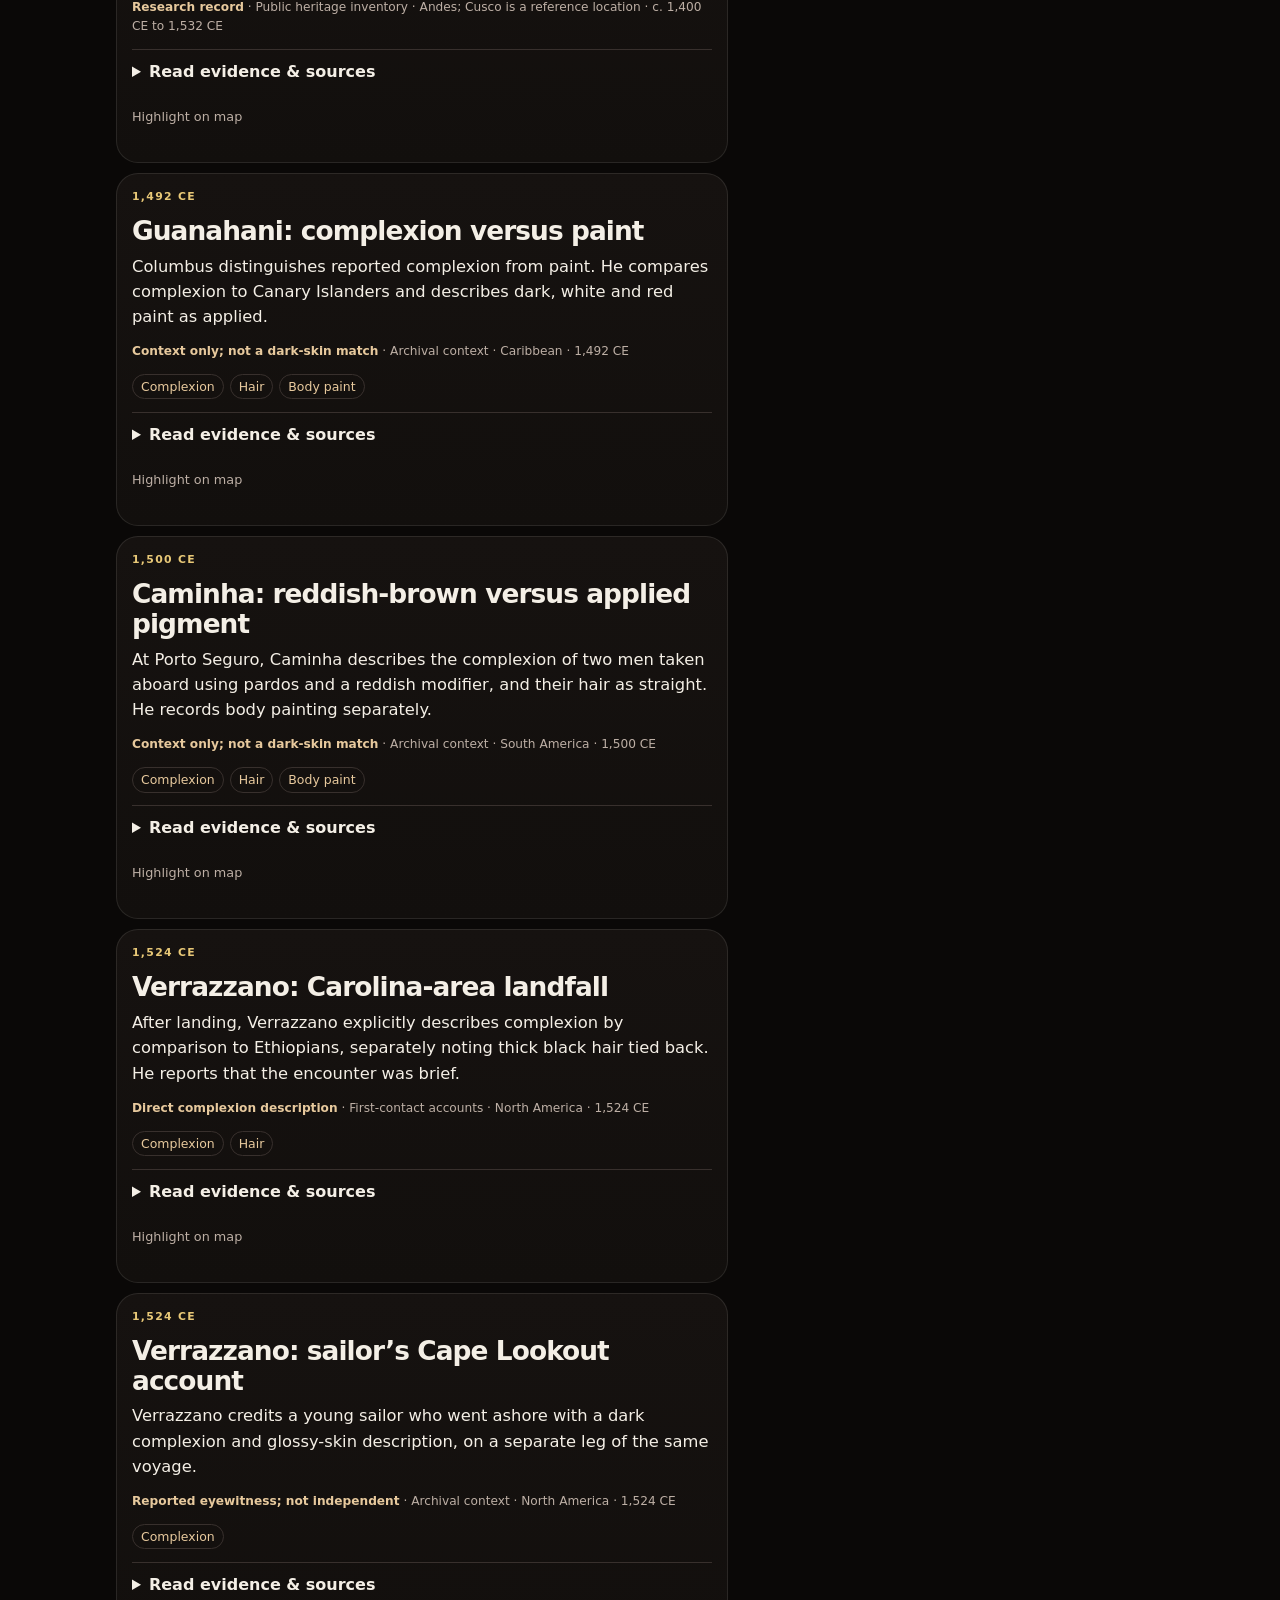
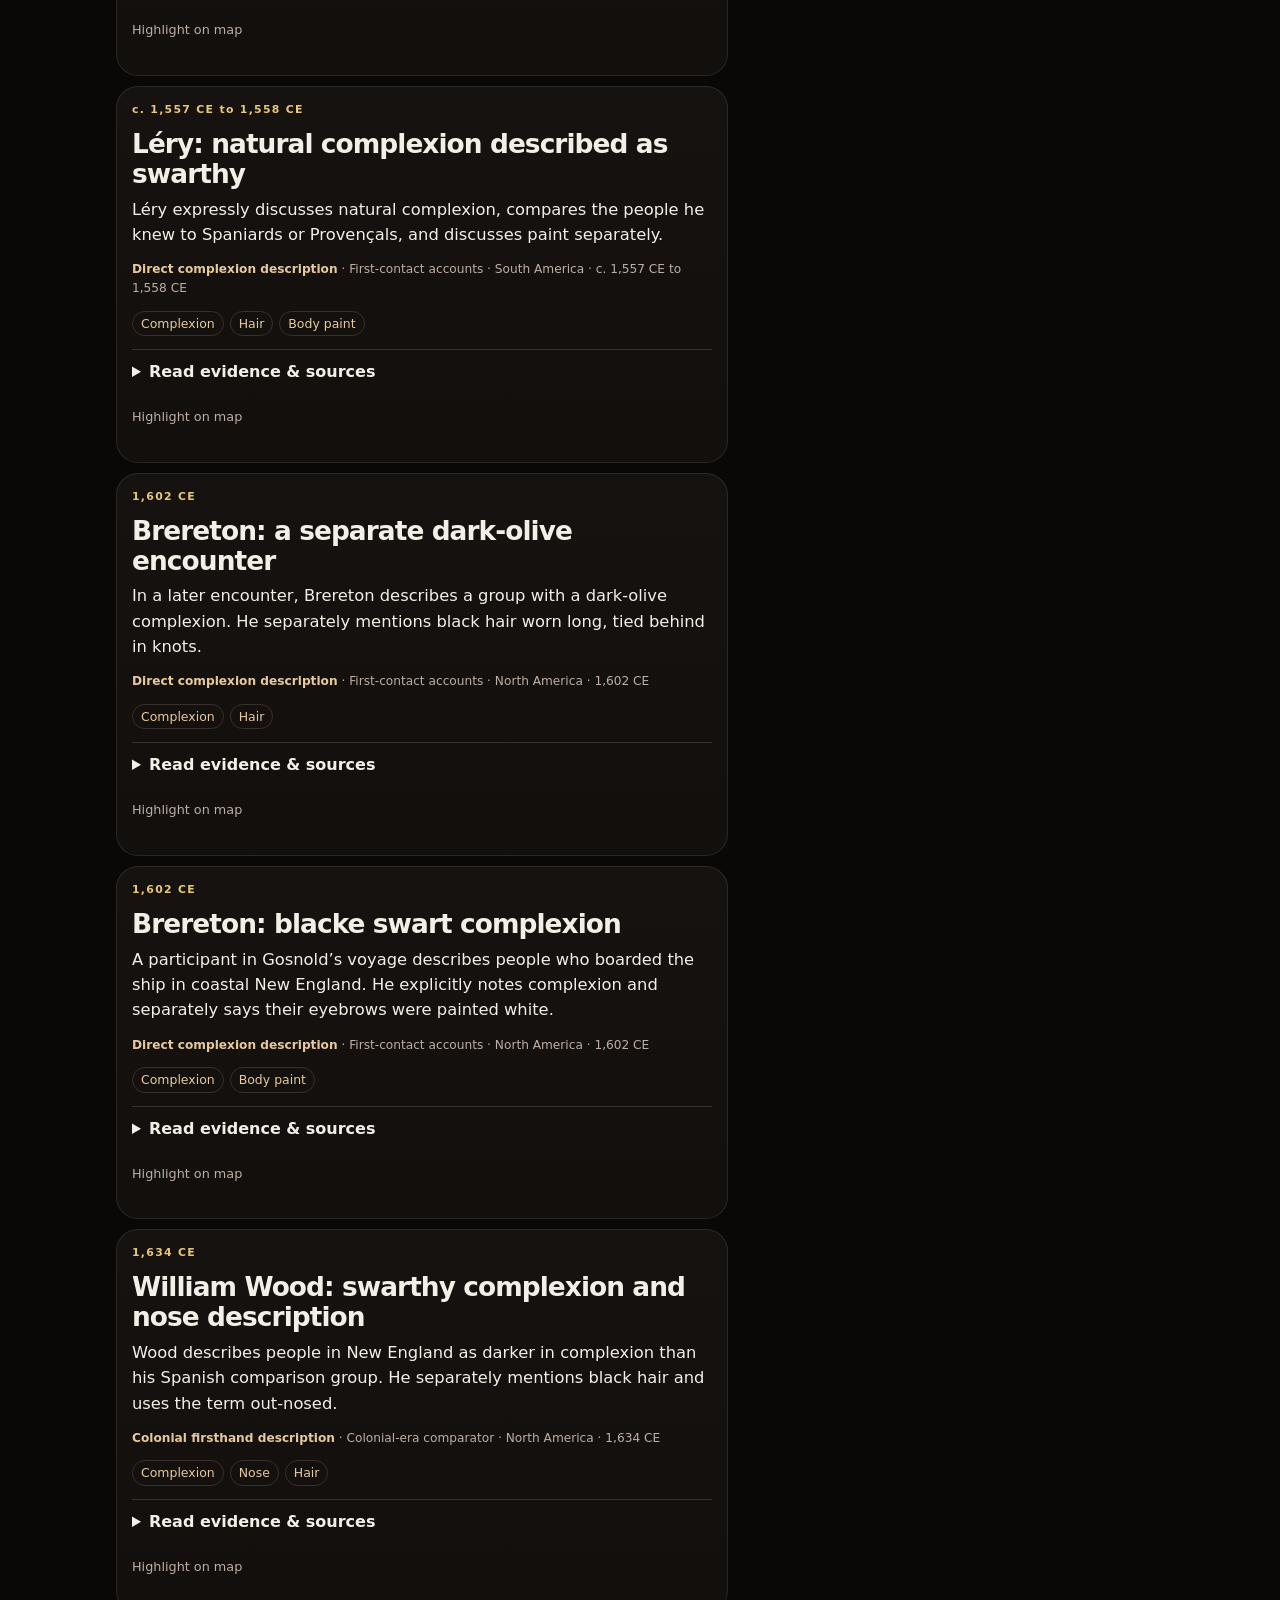
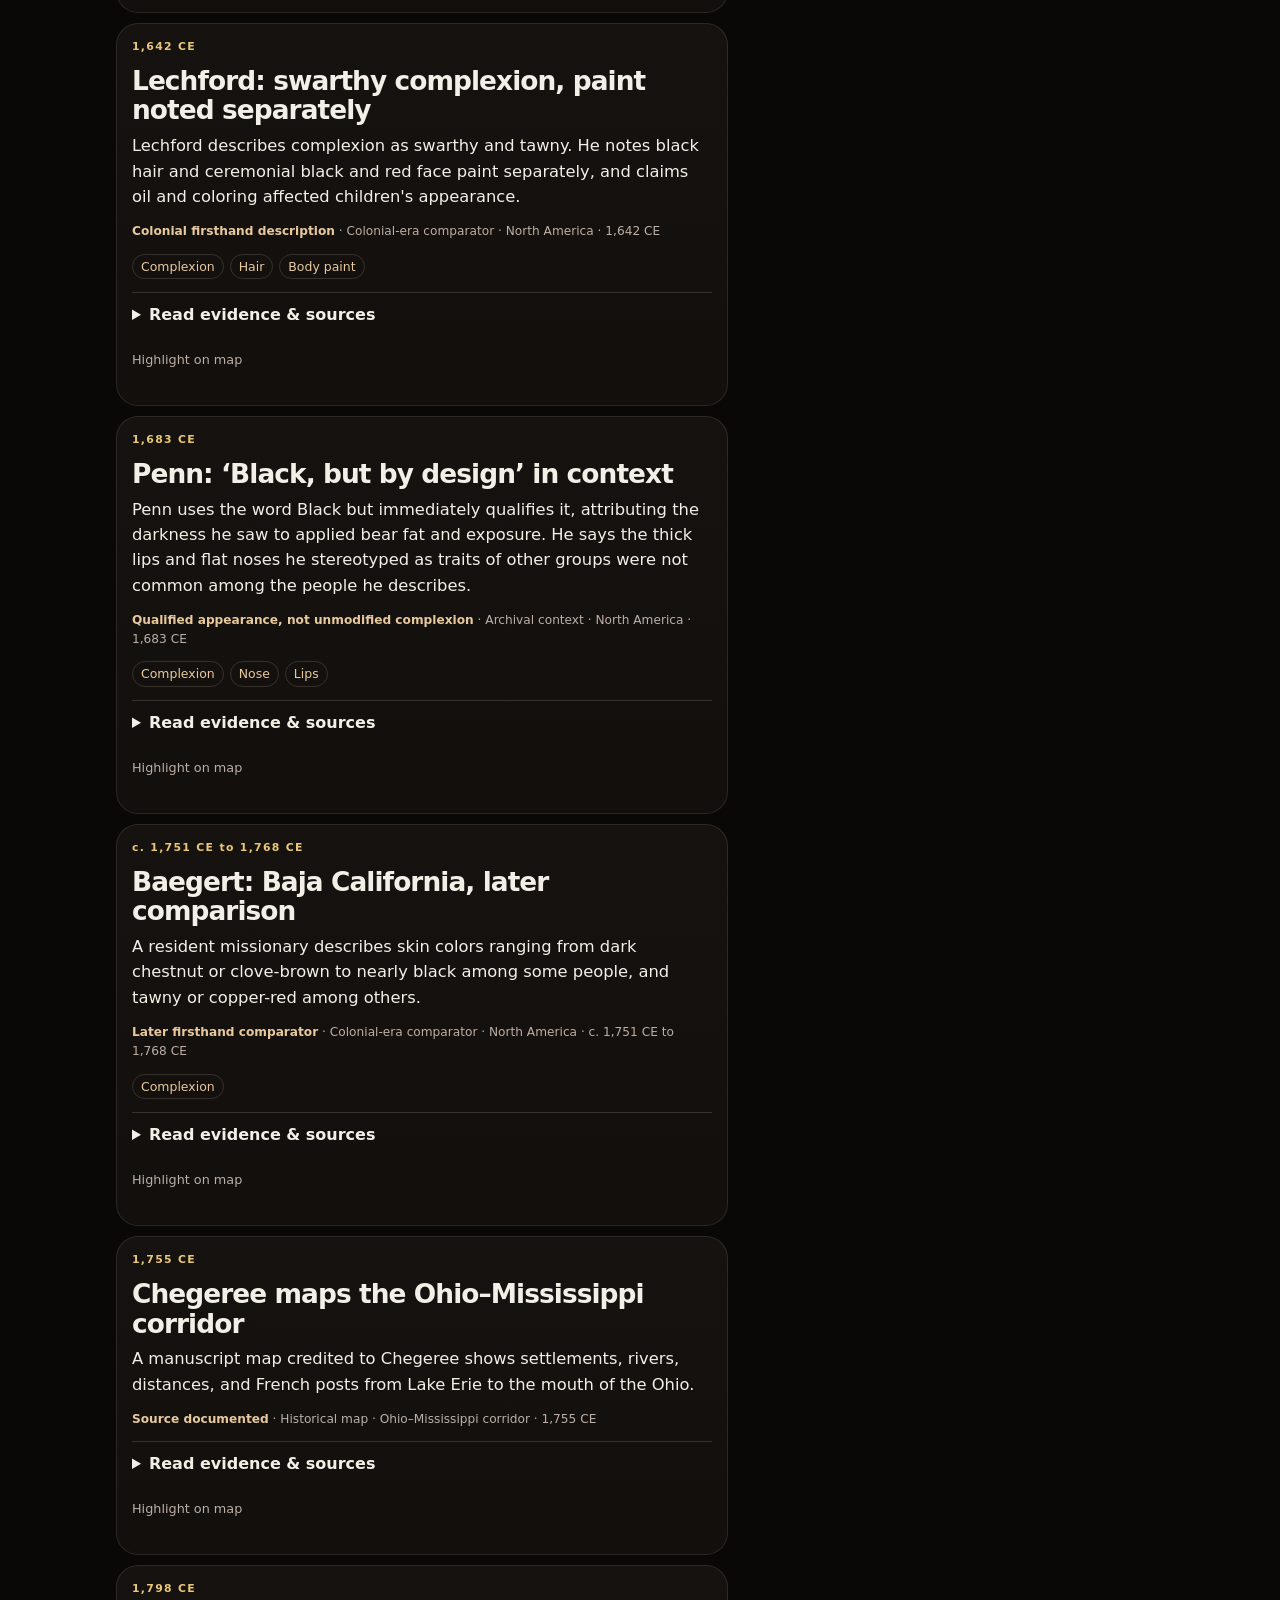
==== commit 29ae5a68: "Improve the public Americas Atlas viewer and labels Add zoom and pan to the historic map viewer, mak" ====
--- a/index.html
+++ b/index.html
@@ -1,2 +1,2 @@
-<!doctype html><html lang="en"><head><meta charset="utf-8"><meta name="viewport" content="width=device-width,initial-scale=1"><meta name="description" content="Explore a source-linked atlas of the Americas and a historical map timeline for the Lower Mississippi."><title>The Real History | Americas Atlas</title><link rel="stylesheet" href="style.css"><script src="app.js" defer></script></head><body class="mn"><a class="skip" href="#results">Skip to history</a><header class="mn__top"><div class="mn__brand"><img class="mn__brand-mark" alt="" src="[data-uri]"><div><strong>Equity Uprise</strong><small>The Real History</small></div></div><span class="edition">PRIVATE EDITION</span></header><main><section class="timeline" aria-labelledby="timeline-heading"><p class="eyebrow">TIME MAP / LOWER MISSISSIPPI PILOT</p><h1 id="timeline-heading">The Real History</h1><p>Slide between dated maps and records. The history feed stays open below.</p><label for="time-slider">Timeline · <output for="time-slider" id="time-date"></output></label><input type="range" id="time-slider" min="0" step="1" value="0"><div class="time-context">Original maps and reference points are shown side by side. The scans are not aligned to current coordinates. No shaded historical borders are inferred.</div><div id="time-card" aria-live="polite"></div><div class="atlas-comparison"><figure><figcaption>ORIGINAL MAP / ARCHIVE</figcaption><div id="scan-pane"></div></figure><section aria-labelledby="points-title"><h2 id="points-title">What the map can’t tell you</h2><fieldset id="map-layers"><legend>Reference point layers</legend><label><input type="checkbox" id="layer-claim" checked> Imperial claims</label><label><input type="checkbox" id="layer-control" checked> Documented administration</label><label><input type="checkbox" id="layer-indigenous" checked> Indigenous places</label><label><input type="checkbox" id="layer-modern"> Modern orientation</label></fieldset><svg id="pilot-points" viewBox="0 0 420 235" aria-hidden="true"></svg><p class="time-context">Approximate points only. Missing pins do not imply a people or jurisdiction was absent. See list for source and meaning.</p><ol id="pilot-key"></ol></section></div></section><div class="atlas"><section class="results" id="results" aria-labelledby="results-title"><p class="eyebrow">THE REAL HISTORY　/　AMERICAS</p><h2 id="results-title">History feed</h2><p class="count" id="count" role="status">Loading evidence…</p><div id="cards" class="mn__feed"></div></section><div class="map-panel"><div class="panel-head"><div><p class="eyebrow">WORLD　/　FIELD MAP</p><h2>Americas</h2></div><button id="view" type="button" aria-pressed="true">Globe view</button></div><svg id="map" viewBox="0 0 680 570" role="group" aria-label="Interactive map of evidence locations"><defs><radialGradient id="ocean" cx=".43" cy=".32" r=".72"><stop stop-color="#354454"/><stop offset="1" stop-color="#0a111b"/></radialGradient></defs><g id="base"></g><g id="pins"></g></svg><label class="rotate" id="rotation-label">Rotate longitude <input type="range" id="rotation" min="-180" max="180" step="1" value="-87"></label><p class="map-note">Pins are approximate references, not boundaries of historic peoples. Modern outlines for orientation only. Geometry: Natural Earth.</p></div>
-</div><dialog id="drawer"><header><h2>Filter history</h2><button id="close">Close</button></header><form class="filters" id="filters" aria-label="Filter evidence"><label>Search evidence<input id="query" type="search" placeholder="Place, claim, or source"></label><label>Region<select id="region"><option value="">All regions</option></select></label><label>Source type<select id="kind"><option value="">All source types</option></select></label><label>Evidence status<select id="status"><option value="">All statuses</option></select></label><label>Period<select id="period"><option value="">All periods</option><option value="early">Before 1 CE</option><option value="pre">1–1491 CE</option><option value="modern">1492 CE onward</option><option value="undated">Undated</option></select></label><label>Appearance evidence<select id="trait"><option value="">All traits</option></select></label><label class="scope-choice"><input type="checkbox" id="strict-complexion"> Direct complexion accounts only</label><p class="scope-note">Appearance tags describe what the source shows or says, not ancestry. Use Source type to separate eyewitness accounts, archival context, and art.</p><button type="reset">Reset</button></form></dialog></main><nav aria-label="History navigation"><button id="feedTab">▤　History</button><button id="mapTab">◎　World</button><button id="filterTab">☷　Filters</button></nav></body></html>+<!doctype html><html lang="en"><head><meta charset="utf-8"><meta name="viewport" content="width=device-width,initial-scale=1"><meta name="description" content="Explore a source-linked atlas of the Americas and a historical map timeline for the Lower Mississippi."><title>The Real History | Americas Atlas</title><link rel="stylesheet" href="style.css"><script src="app.js" defer></script></head><body class="mn"><a class="skip" href="#results">Skip to history</a><header class="mn__top"><div class="mn__brand"><img class="mn__brand-mark" alt="" src="[data-uri]"><div><strong>Equity Uprise</strong><small>The Real History</small></div></div><span class="edition">OPEN RESEARCH EDITION</span> <a class="source-zip" href="The-Real-History-v6.zip" download>Download source (zip, 12 files)</a></header><main><section class="timeline" aria-labelledby="timeline-heading"><p class="eyebrow">TIME MAP / LOWER MISSISSIPPI PILOT</p><h1 id="timeline-heading">The Real History</h1><p>Slide between dated maps and records. The history feed stays open below.</p><label for="time-slider">Timeline · <output for="time-slider" id="time-date"></output></label><input type="range" id="time-slider" min="0" step="1" value="0"><div class="time-context">Original maps and reference points are shown side by side. The scans are not aligned to current coordinates. No shaded historical borders are inferred.</div><div id="time-card" aria-live="polite"></div><div class="atlas-comparison"><figure><figcaption>ORIGINAL MAP / ARCHIVE</figcaption><div id="scan-pane"></div></figure><section aria-labelledby="points-title"><h2 id="points-title">What the map can’t tell you</h2><fieldset id="map-layers"><legend>Reference point layers</legend><label><input type="checkbox" id="layer-claim" checked> Imperial claims</label><label><input type="checkbox" id="layer-control" checked> Documented administration</label><label><input type="checkbox" id="layer-indigenous" checked> Indigenous places</label><label><input type="checkbox" id="layer-modern"> Modern orientation</label></fieldset><svg id="pilot-points" viewBox="0 0 420 235" role="group" aria-label="Reference points for this timeline stop"></svg><p class="time-context">Approximate points only. Missing pins do not imply a people or jurisdiction was absent. See list for source and meaning.</p><ol id="pilot-key"></ol></section></div></section><div class="atlas"><section class="results" id="results" aria-labelledby="results-title"><p class="eyebrow">THE REAL HISTORY　/　AMERICAS</p><h2 id="results-title">History feed</h2><p class="count" id="count" role="status">Loading evidence…</p><div id="cards" class="mn__feed"></div></section><div class="map-panel"><div class="panel-head"><div><p class="eyebrow">WORLD　/　FIELD MAP</p><h2>Americas</h2></div><button id="view" type="button" aria-pressed="true">Globe view</button></div><svg id="map" viewBox="0 0 680 570" role="group" aria-label="Interactive map of evidence locations"><defs><radialGradient id="ocean" cx=".43" cy=".32" r=".72"><stop stop-color="#354454"/><stop offset="1" stop-color="#0a111b"/></radialGradient></defs><g id="base"></g><g id="pins"></g></svg><label class="rotate" id="rotation-label">Rotate longitude <input type="range" id="rotation" min="-180" max="180" step="1" value="-87"></label><p class="map-note">Pins are approximate references, not boundaries of historic peoples. Modern outlines for orientation only. Geometry: Natural Earth.</p></div>
+</div><dialog id="drawer"><header><h2>Filter history</h2><button id="close">Close</button></header><form class="filters" id="filters" aria-label="Filter evidence"><label>Search evidence<input id="query" type="search" placeholder="Place, claim, or source"></label><label>Region<select id="region"><option value="">All regions</option></select></label><label>Source type<select id="kind"><option value="">All source types</option></select></label><label>Evidence status<select id="status"><option value="">All statuses</option></select></label><label>Period<select id="period"><option value="">All periods</option><option value="early">Before 1 CE</option><option value="pre">1–1491 CE</option><option value="modern">1492 CE onward</option><option value="undated">Undated</option></select></label><label>Appearance evidence<select id="trait"><option value="">All traits</option></select></label><label class="scope-choice"><input type="checkbox" id="strict-complexion"> Direct complexion accounts only</label><p class="scope-note">Appearance tags describe what the source shows or says, not ancestry. Use Source type to separate eyewitness accounts, archival context, and art.</p><button type="reset">Reset</button></form></dialog></main><nav aria-label="History navigation"><button id="feedTab">▤　History</button><button id="mapTab">◎　World</button><button id="filterTab">☷　Filters</button></nav><footer class="site-foot"><p><a class="source-zip" href="The-Real-History-v6.zip" download>Download source (zip, 12 files)</a>. Editable atlas source, including the standalone page, scripts, evidence data and map scans.</p></footer></body></html>
--- a/style.css
+++ b/style.css
@@ -57,3 +57,19 @@
 .mn__post-card { position: relative; }:root{--bg:#0a0807;--panel:#141110;--line:#38302d;--ink:#f4efe6;--muted:#bdafa5;--gold:#e8c877;--sea:#ff8172}html{background:var(--bg)}body.mn{max-width:1080px;background:var(--bg);padding-bottom:100px}.mn__top{margin:0;padding-inline:0;border-bottom:1px solid var(--line)}.mn__brand strong{font-weight:900;letter-spacing:-.045em}.edition,.dateline{font-size:.68rem;font-weight:800;letter-spacing:.12em;color:var(--gold)}main{padding:0}.atlas{grid-template-columns:minmax(0,1.5fr) minmax(0,1fr);gap:28px;margin-top:30px}.results{border:0;background:none;padding:0}.eyebrow{color:#ff8172}.results h2{font:850 clamp(2.4rem,5vw,4rem)/1 system-ui;letter-spacing:-.075em}.card{margin:0;border:none}.card h3{font:750 clamp(1.25rem,2.4vw,1.65rem)/1.13 system-ui;letter-spacing:-.035em}.card .meta{margin-top:.8rem}.card p.dateline{margin:0 0 10px}.tag,.card dt,.traits li{color:#e7c99d}.card summary{cursor:pointer;padding:10px 0;font-weight:650}.card details{border-top:1px solid var(--line)}.record,input,select,button,.filters{background:#201c1a;border-color:#463e39}.card .select-card{background:none;color:var(--muted);font-size:.8rem;padding:3px 0;border:0}.card a{color:#ffc1a6}.map-panel{background:radial-gradient(ellipse at 50% 45%,#1e2931,#090b0d 68%);top:85px;border:1px solid #ffffff26;scroll-margin-top:82px}.map-panel h2{font:750 1.7rem/1.1 system-ui;letter-spacing:-.045em}.pin .halo{fill:#fe8976;stroke:#40231e}.pin[data-selected=true] .halo{fill:white}.pin text{fill:#180c09}.map-panel button{background:#12171c;border-color:#ffffff26}.map-note{font-size:.72rem}nav{display:flex;gap:4px;position:fixed;bottom:calc(12px + env(safe-area-inset-bottom));left:50%;transform:translateX(-50%);z-index:10;background:#171310f5;padding:4px;border:1px solid #53453e;border-radius:99px}nav button{border:0;background:transparent;border-radius:99px;padding-inline:16px;white-space:nowrap;color:var(--muted)}body:not(.world) #feedTab,body.world #mapTab{background:#ff4d3d;color:#180600;font-weight:750}dialog{max-width:min(570px,94vw);max-height:85dvh;border:1px solid var(--line);border-radius:18px;background:#141110;color:var(--ink)}dialog::backdrop{background:#000a}dialog header{display:flex;justify-content:space-between;align-items:center;padding:10px}.filters{grid-template-columns:repeat(2,minmax(0,1fr));border:0;background:none}.filters label:first-child{grid-column:1/-1}.filters input,.filters select{font-size:16px}dialog h2{font:750 1.5rem system-ui}.card.active{box-shadow:inset 0 0 0 2px #ff8172}.mn__brand small{color:var(--muted)}@media(max-width:760px){.atlas{display:block;margin-top:20px}.map-panel{display:none;position:static}.world .map-panel{display:block}.world .results{display:none}.edition{font-size:.58rem}.filters{grid-template-columns:1fr 1fr}.mn__top{top:0}.mn__feed{margin-top:12px}}@media(min-width:761px){.world .map-panel{border-color:#a1455b}}
 .timeline{padding:20px;margin-top:22px;border:1px solid var(--line);border-radius:22px;background:linear-gradient(160deg,#1d1614,#120f0d);color:var(--ink)}.timeline h1{margin:.25rem 0;letter-spacing:-.06em;font-size:clamp(2rem,6vw,3.6rem);line-height:1}.timeline p{margin:9px 0}.timeline #time-card{border-top:1px solid var(--line);padding-top:12px}.timeline h2{font:750 1.3rem system-ui;letter-spacing:-.025em;margin:0}.timeline a{color:#ffc1a6}.trail-meta{font-size:.72rem;font-weight:750;color:var(--gold);letter-spacing:.08em}.time-context{font-size:.8rem;color:var(--muted)}.timeline button{margin-left:12px}.timeline input{width:100%}body.world .map-panel{scroll-margin-top:90px}
 .atlas-comparison{display:grid;grid-template-columns:minmax(0,1.2fr) minmax(0,1fr);gap:12px;margin-top:16px}.atlas-comparison>*{margin:0;padding:14px;border:1px solid var(--line);border-radius:15px;background:#0e0c0b;min-width:0}.atlas-comparison figcaption{font-size:.7rem;letter-spacing:.12em;color:var(--gold);font-weight:750;margin-bottom:10px}.atlas-comparison img{display:block;width:100%;height:auto;max-height:58vh;object-fit:contain;background:#0b0908;border-radius:8px}.scan-empty{min-height:130px;display:grid;place-items:center;padding:18px;color:var(--muted);border:1px dashed var(--line);border-radius:8px}.atlas-comparison fieldset{margin:10px 0;padding:8px;border:1px solid var(--line);border-radius:8px;display:grid;grid-template-columns:repeat(2,minmax(0,1fr));gap:6px}.atlas-comparison label{display:flex;align-items:center;min-height:44px;font-size:.79rem}.atlas-comparison input[type=checkbox]{display:inline-block;flex:none;min-height:0;width:18px;height:18px;accent-color:#ff8172}.atlas-comparison legend{color:var(--muted);font-size:.75rem}.atlas-comparison svg{background:repeating-linear-gradient(90deg,#16120e,#16120e 39px,#312820 40px);border:1px solid var(--line);border-radius:8px}.atlas-comparison ol{padding-left:22px;font-size:.85rem}.atlas-comparison .kicker{font-weight:750}.point text{text-anchor:middle;dominant-baseline:central;fill:#130b08;font:700 11px system-ui}.point.claim circle{fill:#ff8172}.point.control circle{fill:#edcc80}.point.indigenous circle{fill:#b3e6b5}.point.modern circle{fill:#d6d0cd}.claim .kicker{color:#ff8172}.control .kicker{color:#edcc80}.indigenous .kicker{color:#b3e6b5}@media(max-width:675px){.atlas-comparison{grid-template-columns:1fr}.atlas-comparison img{max-height:50vh}}
+
+.mn__top{flex-wrap:wrap}
+.mn__top .source-zip,.site-foot a.source-zip{color:var(--gold);font-size:.68rem;font-weight:800;letter-spacing:.08em;text-decoration:underline;text-underline-offset:3px;white-space:nowrap}
+.site-foot{max-width:1080px;margin:0 auto 88px;padding:20px 16px 28px;color:var(--muted);font-size:.83rem}
+#scan-pane{display:grid;gap:8px}
+.scan-viewport{position:relative;overflow:hidden;touch-action:none;cursor:grab;background:#0b0908;border-radius:8px;max-height:58vh;min-height:130px;user-select:none;-webkit-user-select:none}
+.scan-viewport.panning{cursor:grabbing}
+.scan-stage{transform-origin:0 0;will-change:transform;width:100%}
+.atlas-comparison .scan-viewport img{display:block;width:100%;height:auto;max-height:none;object-fit:contain;pointer-events:none;border-radius:0;background:transparent}
+.scan-tools{display:flex;flex-wrap:wrap;align-items:center;gap:6px}
+.scan-tools button{min-width:44px;min-height:44px;padding:0 12px}
+.scan-zoom-status{font-size:.72rem;color:var(--muted);margin-left:4px}
+.point{cursor:pointer}
+.point:focus circle,.point:focus-visible circle{stroke:#fff;stroke-width:2.5}
+#pilot-key li.active{outline:2px solid var(--gold);outline-offset:2px}
+@media(max-width:675px){.scan-viewport{max-height:50vh}}
